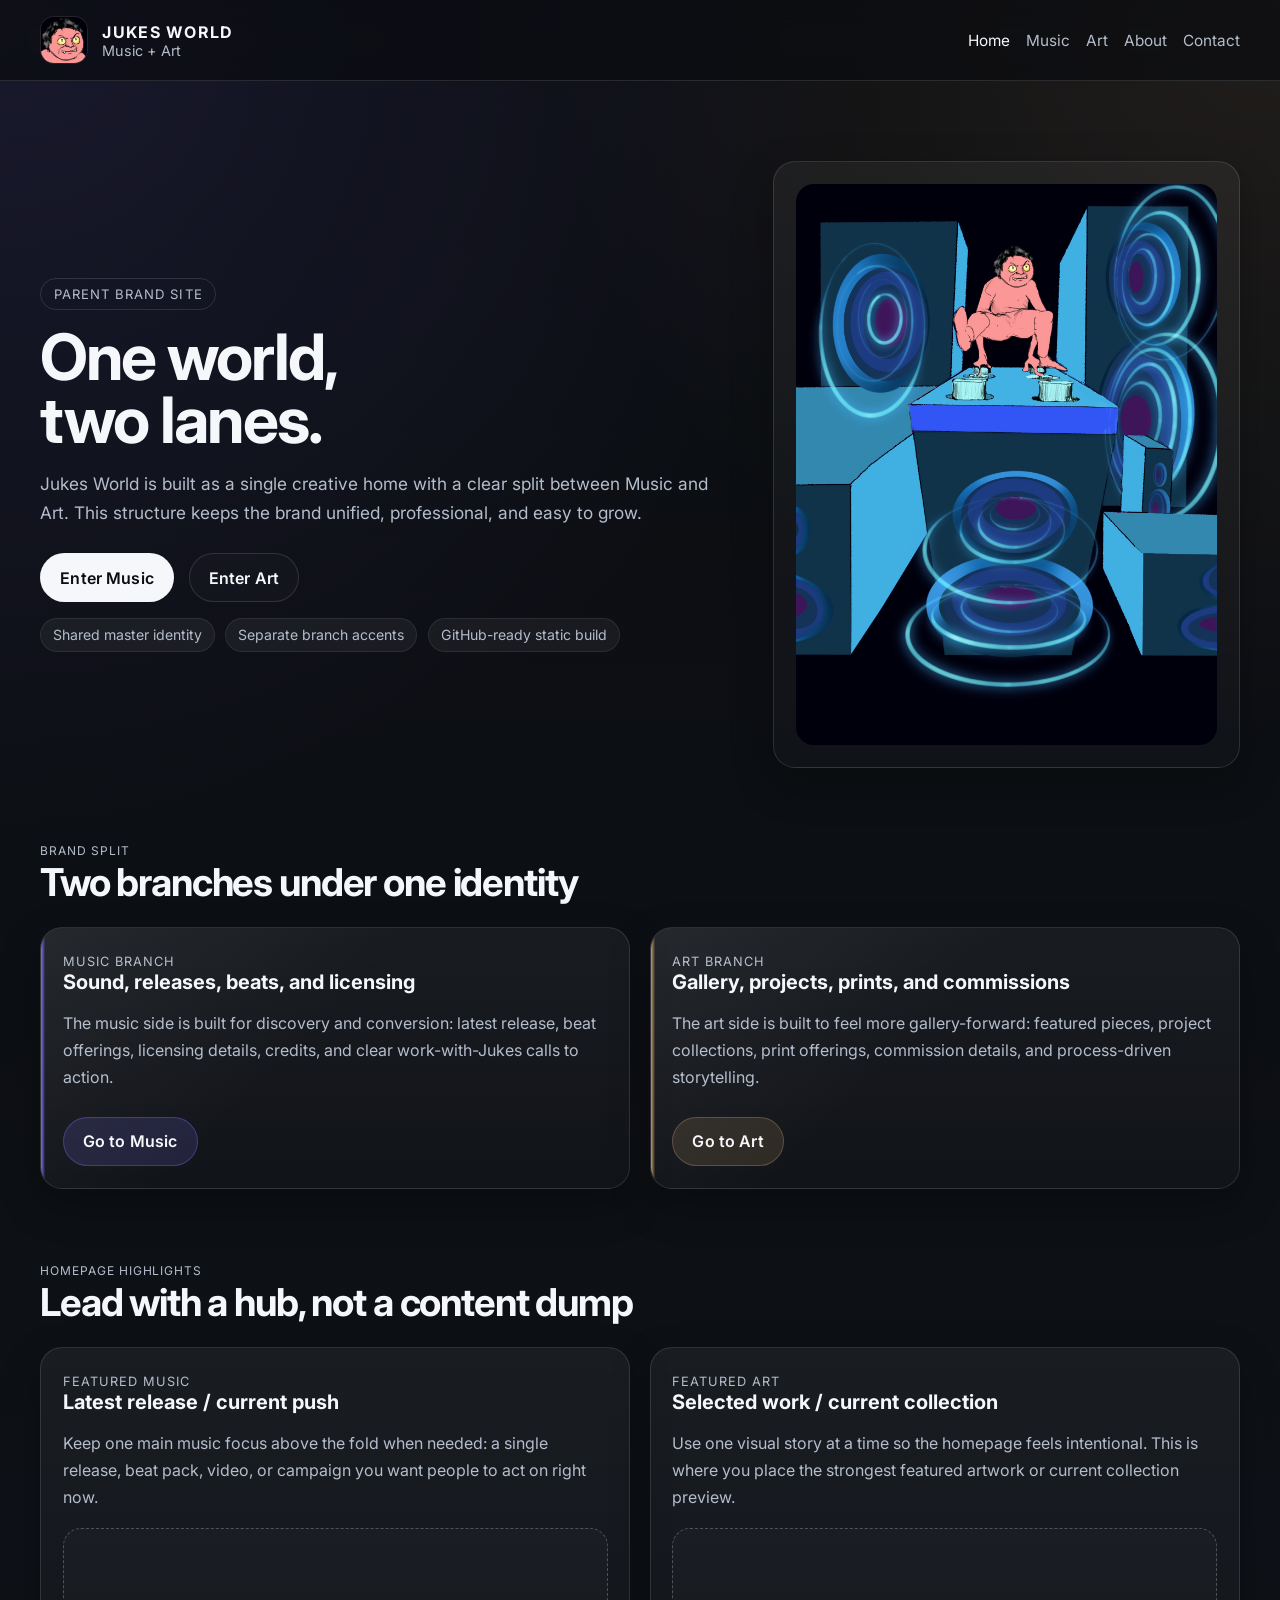
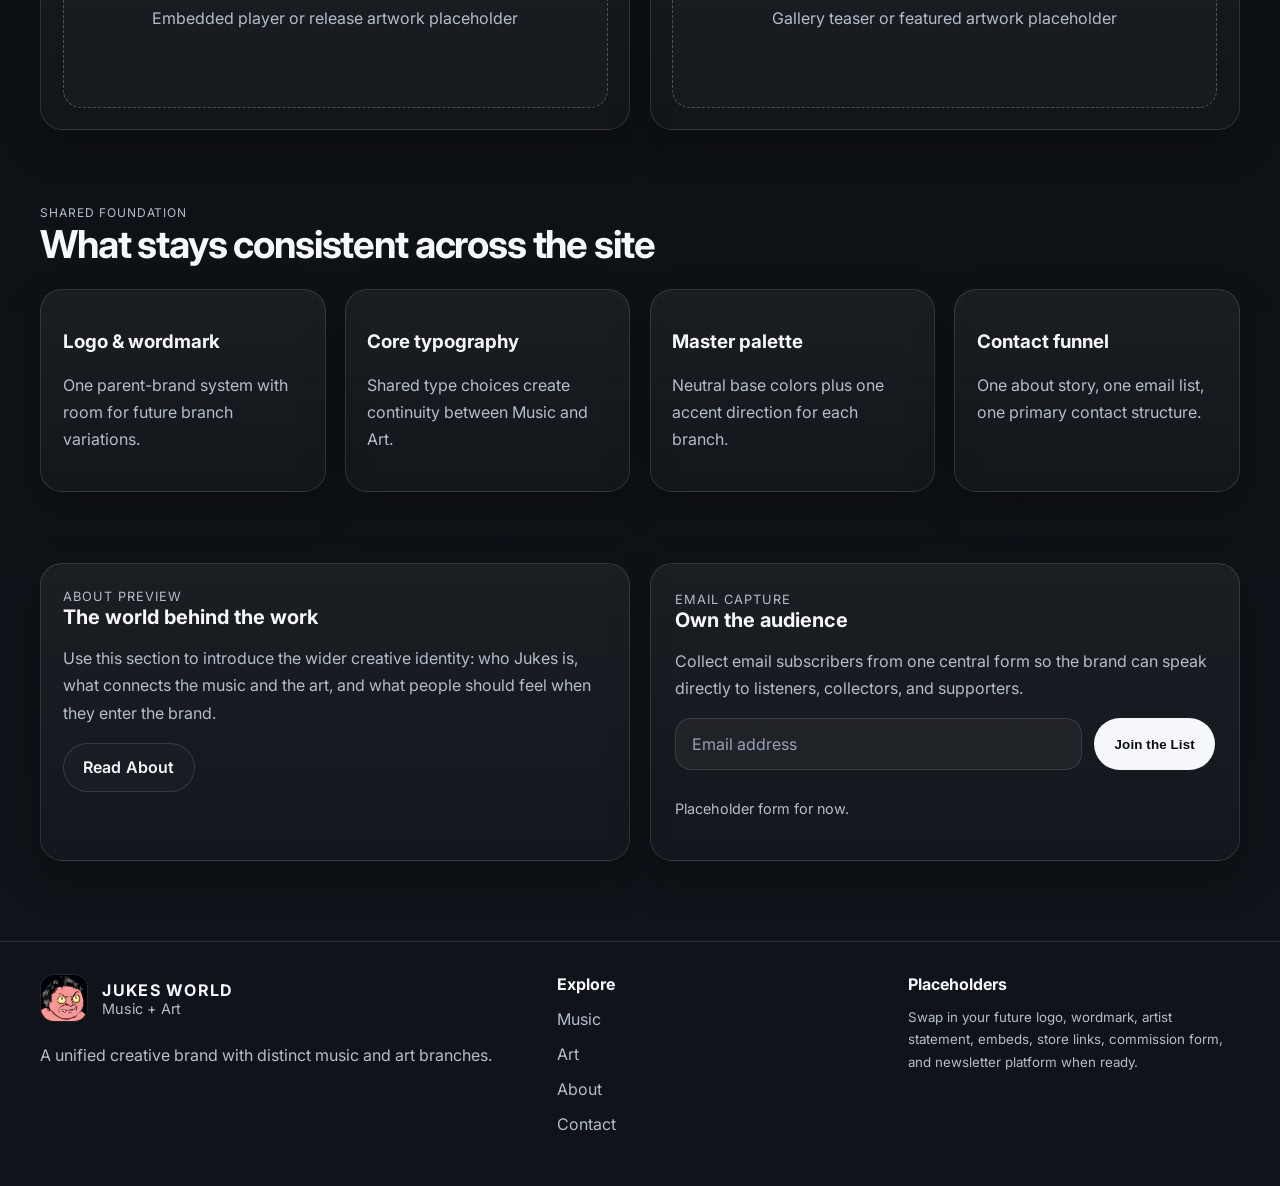
==== index.html @ d8e56f28 "Update index.html" ====
<!DOCTYPE html>
<html lang="en">
<head>
  <meta charset="UTF-8" />
  <meta name="viewport" content="width=device-width, initial-scale=1.0" />
  <title>Jukes World — Music & Art</title>
  <meta name="description" content="Jukes World is one creative brand with two branches: Music and Art." />
  <link rel="preconnect" href="https://fonts.googleapis.com" />
  <link rel="preconnect" href="https://fonts.gstatic.com" crossorigin />
  <link href="https://fonts.googleapis.com/css2?family=Inter:wght@400;500;600;700;800&display=swap" rel="stylesheet" />
  <link rel="stylesheet" href="/styles.css" />
</head>
<body>
  <header class="site-header">
    <div class="container nav-wrap">
      <a class="brand-lockup" href="/">
        <div class="brand-mark brand-mark-image">
          <img src="/assets/images/jukesworld-logo.png" alt="Jukes World logo" />
        </div>
        <div class="brand-text">
          <strong>Jukes World</strong>
          <span>Music + Art</span>
        </div>
      </a>

      <button class="menu-toggle" type="button" aria-expanded="false" data-menu-toggle>Menu</button>

      <nav class="main-nav" aria-label="Primary" data-nav>
        <a class="active" href="/">Home</a>
        <a href="/music/">Music</a>
        <a href="/art/">Art</a>
        <a href="/about/">About</a>
        <a href="/contact/">Contact</a>
      </nav>
    </div>
  </header>

  <main>
    <section class="hero">
      <div class="container hero-grid">
        <div>
          <span class="eyebrow">Parent Brand Site</span>
          <h1>One world,<br />two lanes.</h1>
          <p>
            Jukes World is built as a single creative home with a clear split between Music and Art. This structure keeps the brand unified, professional, and easy to grow.
          </p>
          <div class="hero-actions">
            <a class="button button-primary" href="/music/">Enter Music</a>
            <a class="button button-secondary" href="/art/">Enter Art</a>
          </div>
          <div class="badge-row">
            <span class="badge">Shared master identity</span>
            <span class="badge">Separate branch accents</span>
            <span class="badge">GitHub-ready static build</span>
          </div>
        </div>

        <div class="panel hero-visual">
          <img
            class="hero-artwork"
            src="/assets/images/jukesworld-alias-full.jpg"
            alt="Jukes World alias artwork with cartoon character on speakers"
          />
        </div>
      </div>
    </section>

    <section>
      <div class="container">
        <div class="section-head">
          <div>
            <span class="small-label">Brand Split</span>
            <h2>Two branches under one identity</h2>
          </div>
        </div>

        <div class="split-grid">
          <article class="split-card music">
            <span class="kicker">Music Branch</span>
            <h3>Sound, releases, beats, and licensing</h3>
            <p>
              The music side is built for discovery and conversion: latest release, beat offerings, licensing details, credits, and clear work-with-Jukes calls to action.
            </p>
            <div class="inline-actions">
              <a class="button button-music" href="/music/">Go to Music</a>
            </div>
          </article>

          <article class="split-card art">
            <span class="kicker">Art Branch</span>
            <h3>Gallery, projects, prints, and commissions</h3>
            <p>
              The art side is built to feel more gallery-forward: featured pieces, project collections, print offerings, commission details, and process-driven storytelling.
            </p>
            <div class="inline-actions">
              <a class="button button-art" href="/art/">Go to Art</a>
            </div>
          </article>
        </div>
      </div>
    </section>

    <section>
      <div class="container">
        <div class="section-head">
          <div>
            <span class="small-label">Homepage Highlights</span>
            <h2>Lead with a hub, not a content dump</h2>
          </div>
        </div>

        <div class="feature-grid">
          <article class="feature-card">
            <span class="kicker">Featured Music</span>
            <h3>Latest release / current push</h3>
            <p>Keep one main music focus above the fold when needed: a single release, beat pack, video, or campaign you want people to act on right now.</p>
            <div class="placeholder-media">Embedded player or release artwork placeholder</div>
          </article>

          <article class="feature-card">
            <span class="kicker">Featured Art</span>
            <h3>Selected work / current collection</h3>
            <p>Use one visual story at a time so the homepage feels intentional. This is where you place the strongest featured artwork or current collection preview.</p>
            <div class="placeholder-media">Gallery teaser or featured artwork placeholder</div>
          </article>
        </div>
      </div>
    </section>

    <section>
      <div class="container">
        <div class="section-head">
          <div>
            <span class="small-label">Shared Foundation</span>
            <h2>What stays consistent across the site</h2>
          </div>
        </div>

        <div class="stats-grid">
          <article class="stat-card">
            <h3>Logo & wordmark</h3>
            <p>One parent-brand system with room for future branch variations.</p>
          </article>
          <article class="stat-card">
            <h3>Core typography</h3>
            <p>Shared type choices create continuity between Music and Art.</p>
          </article>
          <article class="stat-card">
            <h3>Master palette</h3>
            <p>Neutral base colors plus one accent direction for each branch.</p>
          </article>
          <article class="stat-card">
            <h3>Contact funnel</h3>
            <p>One about story, one email list, one primary contact structure.</p>
          </article>
        </div>
      </div>
    </section>

    <section>
      <div class="container about-grid">
        <article class="content-card">
          <span class="kicker">About Preview</span>
          <h3>The world behind the work</h3>
          <p>
            Use this section to introduce the wider creative identity: who Jukes is, what connects the music and the art, and what people should feel when they enter the brand.
          </p>
          <a class="button button-secondary" href="/about/">Read About</a>
        </article>

        <article class="content-card signup">
          <span class="kicker">Email Capture</span>
          <h3>Own the audience</h3>
          <p>Collect email subscribers from one central form so the brand can speak directly to listeners, collectors, and supporters.</p>
          <form class="signup-form" data-demo-form>
            <input class="input input-grow" type="email" placeholder="Email address" aria-label="Email address" />
            <button class="button button-primary" type="submit">Join the List</button>
            <p class="notice" data-form-output>Placeholder form for now.</p>
          </form>
        </article>
      </div>
    </section>
  </main>

  <footer class="footer">
    <div class="container footer-grid">
      <div>
        <div class="brand-lockup">
          <div class="brand-mark brand-mark-image">
            <img src="/assets/images/jukesworld-logo.png" alt="Jukes World logo" />
          </div>
          <div class="brand-text">
            <strong>Jukes World</strong>
            <span>Music + Art</span>
          </div>
        </div>
        <p>A unified creative brand with distinct music and art branches.</p>
      </div>

      <div>
        <h4>Explore</h4>
        <div class="footer-links">
          <a href="/music/">Music</a>
          <a href="/art/">Art</a>
          <a href="/about/">About</a>
          <a href="/contact/">Contact</a>
        </div>
      </div>

      <div>
        <h4>Placeholders</h4>
        <small>
          Swap in your future logo, wordmark, artist statement, embeds, store links, commission form, and newsletter platform when ready.
        </small>
      </div>
    </div>
  </footer>

  <script src="/script.js"></script>
</body>
</html>
---- styles.css ----
:root {
  --bg: #0f1115;
  --bg-soft: #161a20;
  --surface: #1c2129;
  --surface-2: #232935;
  --text: #f5f7fb;
  --muted: #b4bdcb;
  --line: rgba(255,255,255,0.12);
  --brand: #d9d4cb;
  --music: #7b6ef6;
  --art: #c39a66;
  --success: #91c38a;
  --max: 1200px;
  --radius: 22px;
  --shadow: 0 16px 40px rgba(0,0,0,0.28);
}

* { box-sizing: border-box; }
html { scroll-behavior: smooth; }
body {
  margin: 0;
  font-family: Inter, Arial, Helvetica, sans-serif;
  color: var(--text);
  background:
    radial-gradient(circle at top left, rgba(123,110,246,0.12), transparent 28%),
    radial-gradient(circle at top right, rgba(195,154,102,0.12), transparent 24%),
    linear-gradient(180deg, #0b0d11 0%, #10141a 100%);
  min-height: 100vh;
}

body.music-page {
  background:
    radial-gradient(circle at top left, rgba(123,110,246,0.16), transparent 30%),
    linear-gradient(180deg, #0a0d12 0%, #10131b 100%);
}

body.art-page {
  background:
    radial-gradient(circle at top right, rgba(195,154,102,0.16), transparent 28%),
    linear-gradient(180deg, #0f0f10 0%, #171514 100%);
}

body.inner-page {
  background:
    radial-gradient(circle at top left, rgba(255,255,255,0.06), transparent 20%),
    linear-gradient(180deg, #0d1014 0%, #141820 100%);
}

a {
  color: inherit;
  text-decoration: none;
}

img { max-width: 100%; display: block; }

.container {
  width: min(calc(100% - 2rem), var(--max));
  margin: 0 auto;
}

.site-header {
  position: sticky;
  top: 0;
  z-index: 20;
  backdrop-filter: blur(14px);
  background: rgba(10, 12, 16, 0.7);
  border-bottom: 1px solid var(--line);
}

.nav-wrap {
  display: flex;
  align-items: center;
  justify-content: space-between;
  gap: 1rem;
  padding: 1rem 0;
}

.brand-lockup {
  display: inline-flex;
  align-items: center;
  gap: 0.9rem;
}

.brand-mark {
  width: 48px;
  height: 48px;
  border-radius: 14px;
  border: 1px dashed rgba(255,255,255,0.38);
  background: linear-gradient(135deg, rgba(255,255,255,0.08), rgba(255,255,255,0.02));
  display: grid;
  place-items: center;
  color: var(--muted);
  font-size: 0.72rem;
  letter-spacing: 0.08em;
  text-transform: uppercase;
}

.brand-text strong {
  display: block;
  font-size: 1rem;
  letter-spacing: 0.08em;
  text-transform: uppercase;
}

.brand-text span {
  display: block;
  color: var(--muted);
  font-size: 0.9rem;
}

.menu-toggle {
  display: none;
  background: transparent;
  border: 1px solid var(--line);
  color: var(--text);
  border-radius: 999px;
  padding: 0.7rem 1rem;
  font: inherit;
}

.main-nav {
  display: flex;
  align-items: center;
  gap: 1rem;
  flex-wrap: wrap;
}

.main-nav a {
  color: var(--muted);
  font-size: 0.96rem;
  transition: color 0.2s ease;
}

.main-nav a:hover,
.main-nav a:focus-visible,
.main-nav a.active {
  color: var(--text);
}

.button,
button.button {
  display: inline-flex;
  align-items: center;
  justify-content: center;
  gap: 0.55rem;
  min-height: 48px;
  padding: 0.85rem 1.2rem;
  border-radius: 999px;
  border: 1px solid transparent;
  font-weight: 600;
  letter-spacing: 0.01em;
  transition: transform 0.2s ease, border-color 0.2s ease, background 0.2s ease;
}

.button:hover,
button.button:hover { transform: translateY(-1px); }

.button-primary {
  background: var(--text);
  color: #0a0d12;
}

.button-secondary {
  border-color: var(--line);
  color: var(--text);
  background: rgba(255,255,255,0.02);
}

.button-music {
  background: rgba(123,110,246,0.16);
  border-color: rgba(123,110,246,0.34);
}

.button-art {
  background: rgba(195,154,102,0.16);
  border-color: rgba(195,154,102,0.32);
}

.hero {
  padding: 5rem 0 3rem;
}

.hero-grid {
  display: grid;
  grid-template-columns: 1.2fr 0.8fr;
  gap: 2rem;
  align-items: center;
}

.eyebrow {
  display: inline-block;
  padding: 0.45rem 0.8rem;
  border-radius: 999px;
  border: 1px solid var(--line);
  color: var(--muted);
  font-size: 0.82rem;
  letter-spacing: 0.08em;
  text-transform: uppercase;
}

.hero h1,
.page-hero h1 {
  margin: 1rem 0 0.9rem;
  font-size: clamp(2.6rem, 5vw, 5.4rem);
  line-height: 0.98;
  letter-spacing: -0.03em;
}

.hero p,
.page-hero p,
.section-intro {
  color: var(--muted);
  font-size: 1.08rem;
  line-height: 1.7;
  max-width: 62ch;
}

.hero-actions,
.inline-actions {
  display: flex;
  flex-wrap: wrap;
  gap: 0.9rem;
  margin-top: 1.6rem;
}

.panel,
.split-card,
.content-card,
.placeholder-box,
.feature-card,
.info-card,
.contact-card,
.stat-card {
  border: 1px solid var(--line);
  background: linear-gradient(180deg, rgba(255,255,255,0.05), rgba(255,255,255,0.02));
  border-radius: var(--radius);
  box-shadow: var(--shadow);
}

.panel {
  padding: 1.5rem;
}

.hero-visual {
  padding: 1.4rem;
}

.placeholder-box {
  min-height: 360px;
  display: grid;
  place-items: center;
  padding: 2rem;
  text-align: center;
  color: var(--muted);
  border-style: dashed;
}

.placeholder-box strong {
  display: block;
  color: var(--text);
  margin-bottom: 0.6rem;
  font-size: 1.2rem;
}

section {
  padding: 1.4rem 0 3rem;
}

.section-head {
  display: flex;
  align-items: end;
  justify-content: space-between;
  gap: 1rem;
  margin-bottom: 1.4rem;
}

.section-head h2 {
  margin: 0;
  font-size: clamp(1.7rem, 3vw, 2.6rem);
  letter-spacing: -0.03em;
}

.split-grid,
.feature-grid,
.card-grid,
.stats-grid,
.footer-grid,
.contact-grid,
.about-grid,
.gallery-grid {
  display: grid;
  gap: 1.2rem;
}

.split-grid {
  grid-template-columns: repeat(2, minmax(0, 1fr));
}

.feature-grid,
.card-grid,
.gallery-grid,
.contact-grid,
.about-grid {
  grid-template-columns: repeat(2, minmax(0, 1fr));
}

.stats-grid {
  grid-template-columns: repeat(4, minmax(0, 1fr));
}

.split-card,
.content-card,
.feature-card,
.info-card,
.contact-card,
.stat-card {
  padding: 1.35rem;
}

.split-card {
  position: relative;
  overflow: hidden;
}

.split-card::before {
  content: "";
  position: absolute;
  inset: 0;
  pointer-events: none;
  background: linear-gradient(135deg, rgba(255,255,255,0.06), transparent 45%);
}

.split-card.music::after,
.music-accent {
  background: linear-gradient(90deg, var(--music), rgba(123,110,246,0.05));
}

.split-card.art::after,
.art-accent {
  background: linear-gradient(90deg, var(--art), rgba(195,154,102,0.05));
}

.split-card::after {
  content: "";
  position: absolute;
  left: 0;
  top: 0;
  bottom: 0;
  width: 4px;
}

.split-card h3,
.content-card h3,
.feature-card h3,
.info-card h3,
.contact-card h3 {
  margin-top: 0;
  margin-bottom: 0.65rem;
  font-size: 1.25rem;
}

.split-card p,
.content-card p,
.feature-card p,
.info-card p,
.contact-card p,
.stat-card p,
ul.clean-list li {
  color: var(--muted);
  line-height: 1.7;
}

.kicker {
  color: var(--muted);
  text-transform: uppercase;
  letter-spacing: 0.08em;
  font-size: 0.8rem;
}

.meta-row {
  display: flex;
  gap: 0.8rem;
  flex-wrap: wrap;
  color: var(--muted);
  font-size: 0.92rem;
}

.placeholder-media {
  margin-top: 1rem;
  padding: 1rem;
  border-radius: 18px;
  border: 1px dashed rgba(255,255,255,0.24);
  min-height: 180px;
  display: grid;
  place-items: center;
  text-align: center;
  color: var(--muted);
  background: rgba(255,255,255,0.02);
}

ul.clean-list {
  list-style: none;
  padding: 0;
  margin: 0.5rem 0 0;
}

ul.clean-list li {
  padding: 0.65rem 0;
  border-top: 1px solid rgba(255,255,255,0.08);
}

ul.clean-list li:first-child { border-top: 0; }

.signup {
  padding: 1.5rem;
}

.signup-form,
.contact-form {
  display: flex;
  flex-wrap: wrap;
  gap: 0.8rem;
  margin-top: 1rem;
}

.input,
.textarea {
  width: 100%;
  border-radius: 16px;
  border: 1px solid var(--line);
  background: rgba(255,255,255,0.04);
  color: var(--text);
  padding: 0.95rem 1rem;
  font: inherit;
}

.input::placeholder,
.textarea::placeholder { color: #97a2b5; }

.input-grow { flex: 1 1 260px; }

.textarea {
  min-height: 160px;
  resize: vertical;
}

.notice {
  color: var(--muted);
  font-size: 0.9rem;
}

.page-hero {
  padding: 4.5rem 0 2.5rem;
}

.page-hero .panel {
  padding: 2rem;
}

.inline-nav {
  display: flex;
  flex-wrap: wrap;
  gap: 0.75rem;
  margin-top: 1.3rem;
}

.inline-nav a {
  padding: 0.7rem 1rem;
  border-radius: 999px;
  border: 1px solid var(--line);
  color: var(--muted);
}

.inline-nav a:hover { color: var(--text); }

.badge-row {
  display: flex;
  flex-wrap: wrap;
  gap: 0.65rem;
  margin-top: 1rem;
}

.badge {
  padding: 0.45rem 0.75rem;
  border-radius: 999px;
  background: rgba(255,255,255,0.05);
  border: 1px solid rgba(255,255,255,0.08);
  color: var(--muted);
  font-size: 0.88rem;
}

.footer {
  padding: 2rem 0 3rem;
  border-top: 1px solid var(--line);
  margin-top: 2rem;
}

.footer-grid {
  grid-template-columns: 1.2fr 0.8fr 0.8fr;
  align-items: start;
}

.footer h4 {
  margin-top: 0;
  margin-bottom: 0.7rem;
}

.footer-links {
  display: grid;
  gap: 0.5rem;
}

.footer small,
.footer p,
.footer a {
  color: var(--muted);
  line-height: 1.7;
}

.small-label {
  color: var(--muted);
  text-transform: uppercase;
  letter-spacing: 0.08em;
  font-size: 0.75rem;
}

hr.soft {
  border: 0;
  border-top: 1px solid rgba(255,255,255,0.08);
  margin: 2rem 0;
}

@media (max-width: 960px) {
  .hero-grid,
  .split-grid,
  .feature-grid,
  .card-grid,
  .stats-grid,
  .footer-grid,
  .contact-grid,
  .about-grid,
  .gallery-grid {
    grid-template-columns: 1fr;
  }

  .menu-toggle {
    display: inline-flex;
  }

  .main-nav {
    position: absolute;
    left: 1rem;
    right: 1rem;
    top: calc(100% + 0.6rem);
    background: rgba(12, 14, 19, 0.98);
    border: 1px solid var(--line);
    border-radius: 22px;
    padding: 1rem;
    display: none;
    flex-direction: column;
    align-items: flex-start;
  }

  .main-nav.open { display: flex; }
}

.track-preview-card {
  margin-top: 1rem;
  padding: 1rem;
  border-radius: 18px;
  border: 1px solid var(--line);
  background:
    linear-gradient(180deg, rgba(123,110,246,0.08), rgba(255,255,255,0.02));
  box-shadow: var(--shadow);
}

.track-preview-card h4 {
  margin: 0.5rem 0 0.45rem;
  font-size: 1.1rem;
}

.track-preview-card p {
  margin: 0 0 1rem;
  color: var(--muted);
  line-height: 1.6;
}

.track-preview-card audio {
  width: 100%;
  display: block;
  border-radius: 999px;
}
.brand-mark.brand-mark-image {
  overflow: hidden;
  padding: 0;
  border: 1px solid var(--line);
  background: #05070b;
}

.brand-mark.brand-mark-image img {
  width: 100%;
  height: 100%;
  display: block;
  object-fit: cover;
}

.hero-visual {
  display: flex;
  align-items: center;
  justify-content: center;
}

.hero-artwork {
  width: 100%;
  display: block;
  border-radius: 18px;
  object-fit: cover;
}
.art-process-piece {
  margin-top: 1rem;
  border-radius: 18px;
  overflow: hidden;
  border: 1px solid var(--line);
  background: linear-gradient(180deg, rgba(195,154,102,0.08), rgba(255,255,255,0.02));
  box-shadow: var(--shadow);
}

.art-process-piece img {
  width: 100%;
  display: block;
  aspect-ratio: 3 / 4;
  object-fit: cover;
}

.art-process-copy {
  padding: 1rem;
}

.art-process-copy h4 {
  margin: 0 0 0.5rem;
  font-size: 1.05rem;
}

.art-process-copy p {
  margin: 0;
  color: var(--muted);
  line-height: 1.6;
}
.brand-mark.brand-mark-image {
  overflow: hidden;
  padding: 0;
  border: 1px solid var(--line);
  background: #05070b;
}

.brand-mark.brand-mark-image img {
  width: 100%;
  height: 100%;
  display: block;
  object-fit: cover;
}

.project-series {
  margin-top: 1rem;
}

.project-gallery-grid {
  display: grid;
  grid-template-columns: repeat(3, minmax(0, 1fr));
  gap: 1rem;
  margin-top: 0.85rem;
}

.project-piece {
  margin: 0;
  border-radius: 18px;
  overflow: hidden;
  border: 1px solid var(--line);
  background: linear-gradient(180deg, rgba(195,154,102,0.08), rgba(255,255,255,0.02));
  box-shadow: var(--shadow);
}

.project-piece img {
  width: 100%;
  display: block;
  aspect-ratio: 1 / 1;
  object-fit: cover;
}

.project-piece figcaption {
  padding: 0.85rem 1rem 1rem;
  color: var(--muted);
  font-size: 0.95rem;
  line-height: 1.5;
}

@media (max-width: 960px) {
  .project-gallery-grid {
    grid-template-columns: 1fr;
  }
}
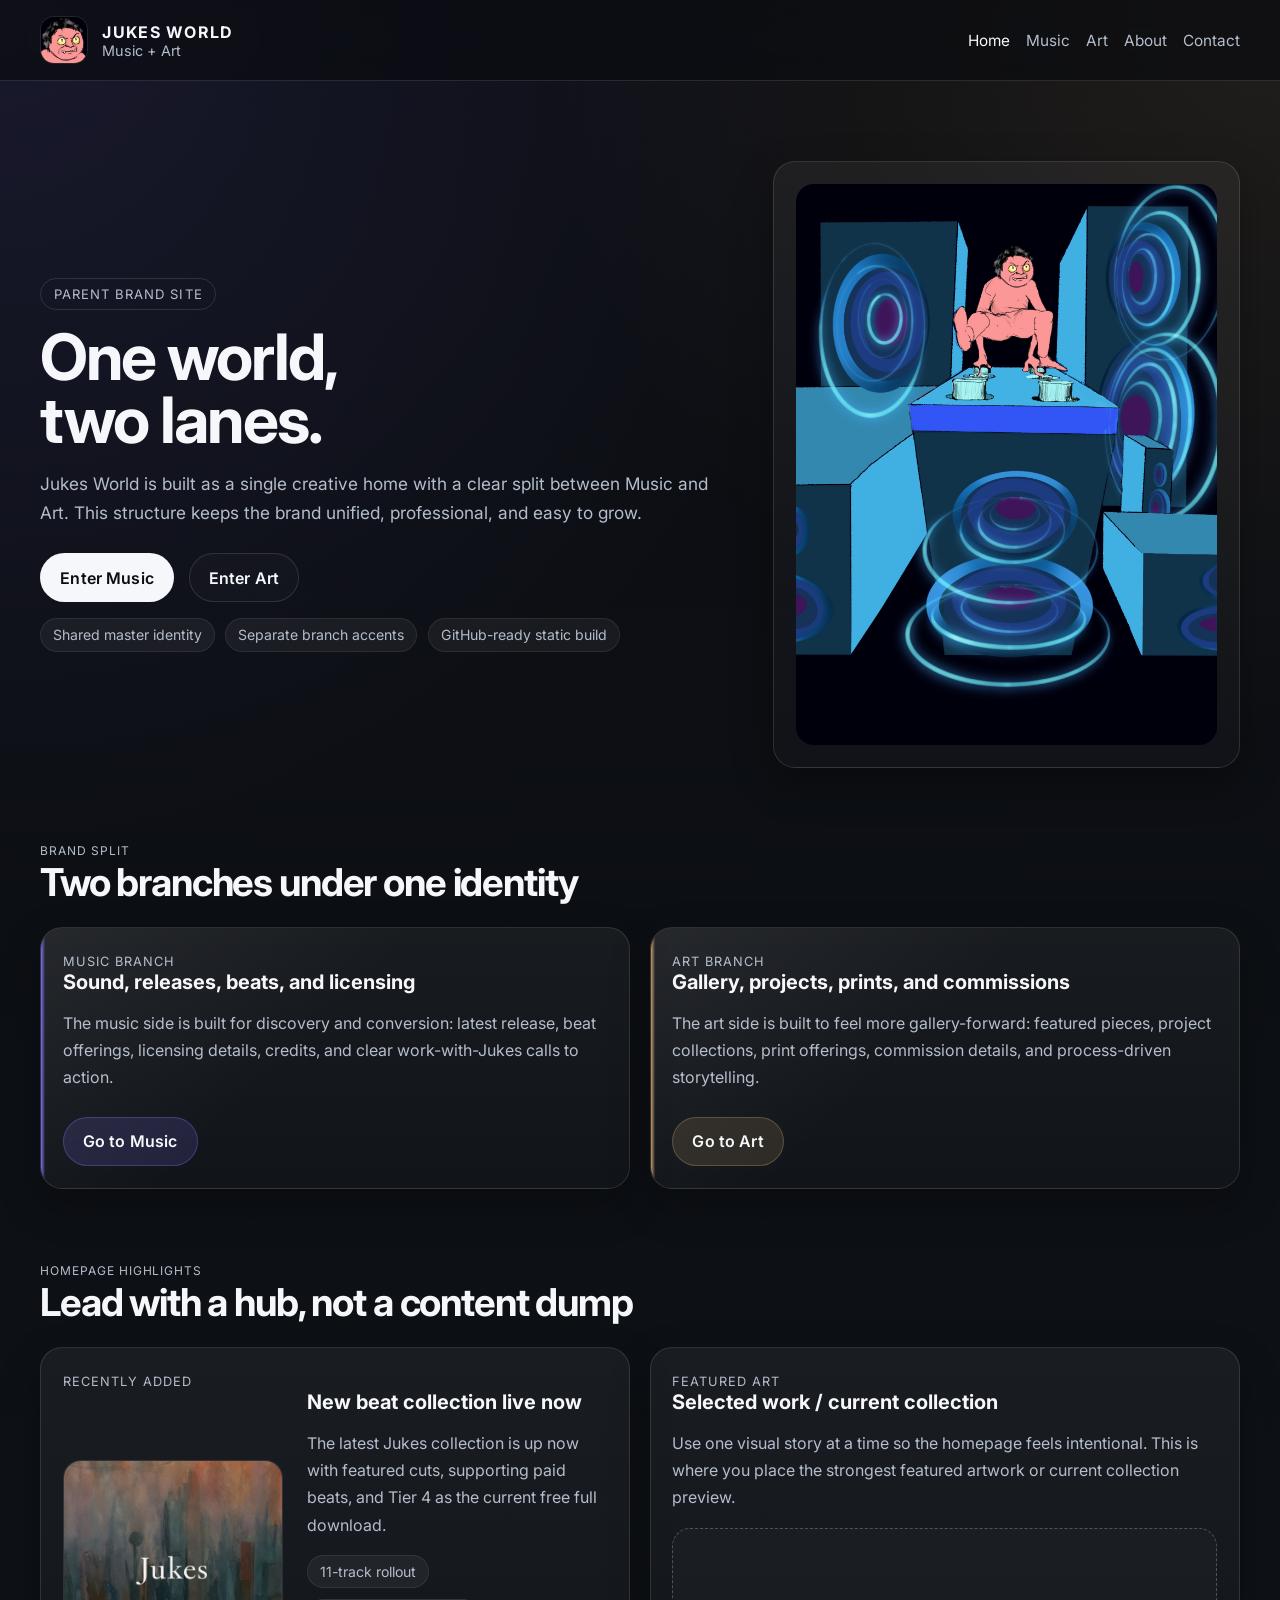
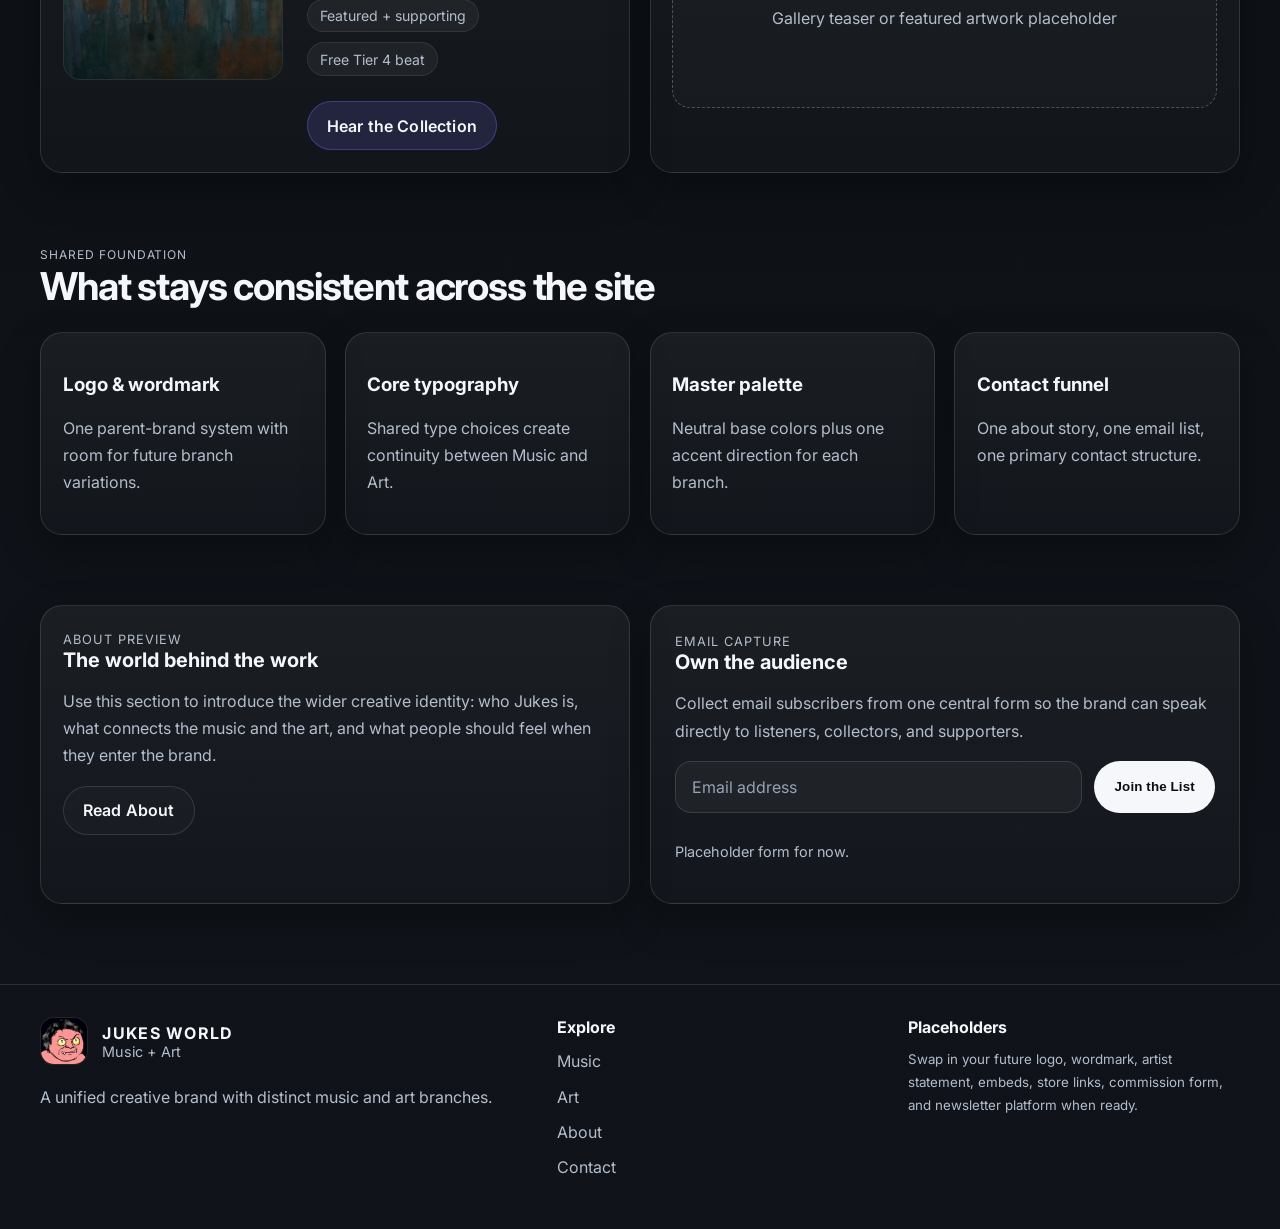
==== commit 6d9fa07d: "Update index.html" ====
--- a/index.html
+++ b/index.html
@@ -9,6 +9,42 @@
   <link rel="preconnect" href="https://fonts.gstatic.com" crossorigin />
   <link href="https://fonts.googleapis.com/css2?family=Inter:wght@400;500;600;700;800&display=swap" rel="stylesheet" />
   <link rel="stylesheet" href="/styles.css" />
+  <style>
+    .promo-card {
+      display: grid;
+      grid-template-columns: minmax(0, 220px) minmax(0, 1fr);
+      gap: 24px;
+      align-items: center;
+    }
+
+    .promo-card-image {
+      width: 100%;
+      aspect-ratio: 1 / 1;
+      object-fit: cover;
+      border-radius: 18px;
+      display: block;
+      border: 1px solid rgba(255, 255, 255, 0.08);
+      background: rgba(255, 255, 255, 0.03);
+    }
+
+    .promo-copy h3 {
+      margin-bottom: 12px;
+    }
+
+    .promo-copy p {
+      margin-bottom: 16px;
+    }
+
+    .promo-badges {
+      margin-bottom: 16px;
+    }
+
+    @media (max-width: 760px) {
+      .promo-card {
+        grid-template-columns: 1fr;
+      }
+    }
+  </style>
 </head>
 <body>
   <header class="site-header">
@@ -111,16 +147,40 @@
 
         <div class="feature-grid">
           <article class="feature-card">
-            <span class="kicker">Featured Music</span>
-            <h3>Latest release / current push</h3>
-            <p>Keep one main music focus above the fold when needed: a single release, beat pack, video, or campaign you want people to act on right now.</p>
-            <div class="placeholder-media">Embedded player or release artwork placeholder</div>
+            <span class="kicker">Recently Added</span>
+            <div class="promo-card">
+              <img
+                class="promo-card-image"
+                src="/assets/images/Jukes-World-Thumbnail.png"
+                alt="Jukes World thumbnail artwork for the latest beat collection"
+              />
+
+              <div class="promo-copy">
+                <h3>New beat collection live now</h3>
+                <p>
+                  The latest Jukes collection is up now with featured cuts, supporting paid beats,
+                  and Tier 4 as the current free full download.
+                </p>
+
+                <div class="badge-row promo-badges">
+                  <span class="badge">11-track rollout</span>
+                  <span class="badge">Featured + supporting</span>
+                  <span class="badge">Free Tier 4 beat</span>
+                </div>
+
+                <div class="inline-actions">
+                  <a class="button button-music" href="/music/#beats">Hear the Collection</a>
+                </div>
+              </div>
+            </div>
           </article>
 
           <article class="feature-card">
             <span class="kicker">Featured Art</span>
             <h3>Selected work / current collection</h3>
-            <p>Use one visual story at a time so the homepage feels intentional. This is where you place the strongest featured artwork or current collection preview.</p>
+            <p>
+              Use one visual story at a time so the homepage feels intentional. This is where you place the strongest featured artwork or current collection preview.
+            </p>
             <div class="placeholder-media">Gallery teaser or featured artwork placeholder</div>
           </article>
         </div>
@@ -216,6 +276,26 @@
     </div>
   </footer>
 
-  <script src="/script.js"></script>
+  <script>
+    const menuToggle = document.querySelector("[data-menu-toggle]");
+    const nav = document.querySelector("[data-nav]");
+    const demoForm = document.querySelector("[data-demo-form]");
+    const formOutput = document.querySelector("[data-form-output]");
+
+    if (menuToggle && nav) {
+      menuToggle.addEventListener("click", () => {
+        const expanded = menuToggle.getAttribute("aria-expanded") === "true";
+        menuToggle.setAttribute("aria-expanded", String(!expanded));
+        nav.classList.toggle("open");
+      });
+    }
+
+    if (demoForm && formOutput) {
+      demoForm.addEventListener("submit", (event) => {
+        event.preventDefault();
+        formOutput.textContent = "Connect your real email platform when ready.";
+      });
+    }
+  </script>
 </body>
 </html>
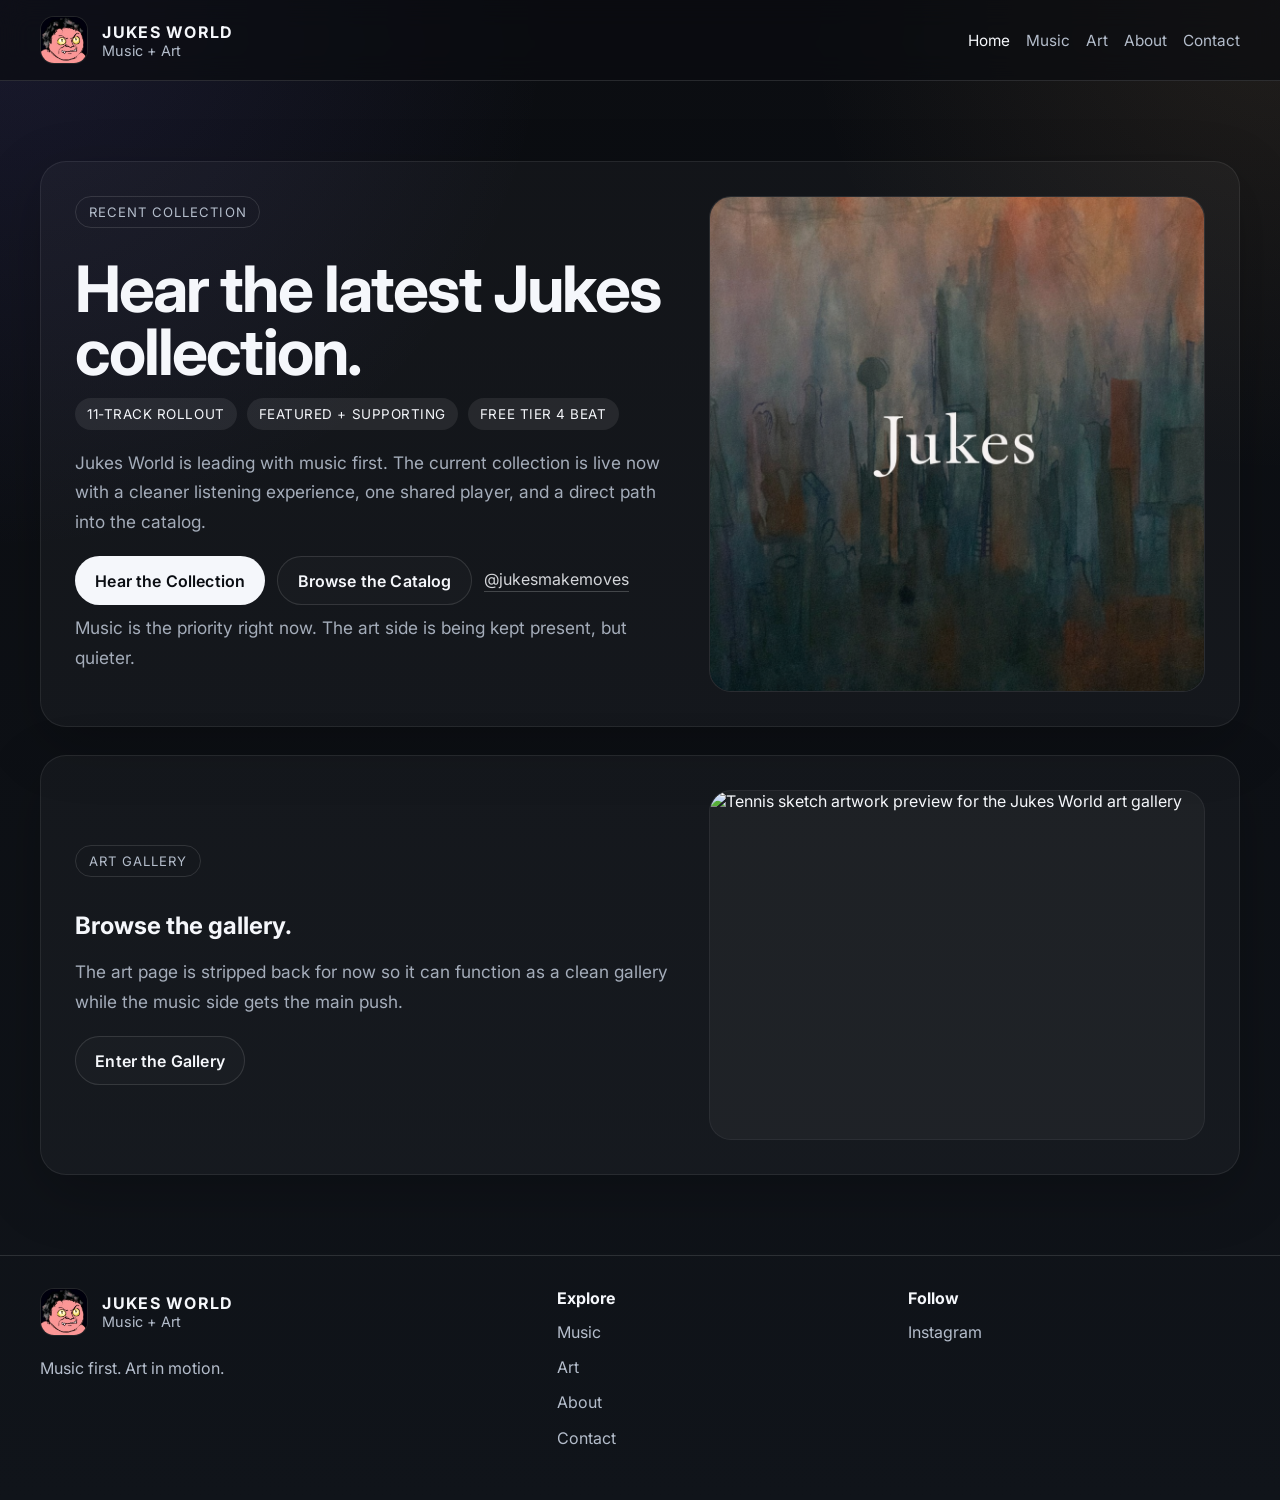
==== commit cecf9474: "Update index.html" ====
--- a/index.html
+++ b/index.html
@@ -4,44 +4,126 @@
   <meta charset="UTF-8" />
   <meta name="viewport" content="width=device-width, initial-scale=1.0" />
   <title>Jukes World — Music & Art</title>
-  <meta name="description" content="Jukes World is one creative brand with two branches: Music and Art." />
+  <meta name="description" content="Jukes World is a music-first creative brand. Hear the recent collection and browse the gallery." />
   <link rel="preconnect" href="https://fonts.googleapis.com" />
   <link rel="preconnect" href="https://fonts.gstatic.com" crossorigin />
   <link href="https://fonts.googleapis.com/css2?family=Inter:wght@400;500;600;700;800&display=swap" rel="stylesheet" />
   <link rel="stylesheet" href="/styles.css" />
   <style>
-    .promo-card {
+    .home-stack {
       display: grid;
-      grid-template-columns: minmax(0, 220px) minmax(0, 1fr);
-      gap: 24px;
+      gap: 28px;
+    }
+
+    .home-showcase {
+      display: grid;
+      grid-template-columns: minmax(0, 1.1fr) minmax(0, 0.9fr);
+      gap: 28px;
       align-items: center;
-    }
-
-    .promo-card-image {
-      width: 100%;
-      aspect-ratio: 1 / 1;
-      object-fit: cover;
-      border-radius: 18px;
-      display: block;
+      padding: 34px;
+      border-radius: 26px;
       border: 1px solid rgba(255, 255, 255, 0.08);
       background: rgba(255, 255, 255, 0.03);
-    }
-
-    .promo-copy h3 {
-      margin-bottom: 12px;
-    }
-
-    .promo-copy p {
-      margin-bottom: 16px;
-    }
-
-    .promo-badges {
-      margin-bottom: 16px;
-    }
-
-    @media (max-width: 760px) {
-      .promo-card {
+      box-shadow: 0 18px 60px rgba(0, 0, 0, 0.22);
+    }
+
+    .home-showcase.music-focus {
+      min-height: 520px;
+    }
+
+    .home-showcase.art-focus {
+      min-height: 420px;
+    }
+
+    .home-copy .eyebrow {
+      margin-bottom: 14px;
+    }
+
+    .home-copy h1,
+    .home-copy h2 {
+      margin-bottom: 14px;
+    }
+
+    .home-copy p {
+      max-width: 38rem;
+      margin-bottom: 20px;
+      opacity: 0.9;
+    }
+
+    .home-art {
+      position: relative;
+      overflow: hidden;
+      border-radius: 22px;
+      min-height: 100%;
+      background: rgba(255, 255, 255, 0.04);
+      border: 1px solid rgba(255, 255, 255, 0.06);
+    }
+
+    .home-art img {
+      width: 100%;
+      height: 100%;
+      min-height: 320px;
+      object-fit: cover;
+      display: block;
+    }
+
+    .home-meta {
+      display: flex;
+      flex-wrap: wrap;
+      gap: 10px;
+      margin-bottom: 18px;
+    }
+
+    .home-pill {
+      display: inline-flex;
+      align-items: center;
+      gap: 8px;
+      padding: 8px 12px;
+      border-radius: 999px;
+      background: rgba(255, 255, 255, 0.08);
+      font-size: 0.84rem;
+      letter-spacing: 0.04em;
+      text-transform: uppercase;
+    }
+
+    .home-links {
+      display: flex;
+      flex-wrap: wrap;
+      gap: 12px;
+      align-items: center;
+    }
+
+    .subtle-link {
+      color: inherit;
+      text-decoration: none;
+      opacity: 0.85;
+      border-bottom: 1px solid rgba(255, 255, 255, 0.24);
+      padding-bottom: 2px;
+    }
+
+    .subtle-link:hover {
+      opacity: 1;
+    }
+
+    .home-note {
+      margin-top: 8px;
+      font-size: 0.95rem;
+      opacity: 0.76;
+    }
+
+    @media (max-width: 900px) {
+      .home-showcase {
         grid-template-columns: 1fr;
+        padding: 24px;
+      }
+
+      .home-showcase.music-focus,
+      .home-showcase.art-focus {
+        min-height: auto;
+      }
+
+      .home-art img {
+        min-height: 280px;
       }
     }
   </style>
@@ -73,170 +155,59 @@
 
   <main>
     <section class="hero">
-      <div class="container hero-grid">
-        <div>
-          <span class="eyebrow">Parent Brand Site</span>
-          <h1>One world,<br />two lanes.</h1>
-          <p>
-            Jukes World is built as a single creative home with a clear split between Music and Art. This structure keeps the brand unified, professional, and easy to grow.
-          </p>
-          <div class="hero-actions">
-            <a class="button button-primary" href="/music/">Enter Music</a>
-            <a class="button button-secondary" href="/art/">Enter Art</a>
-          </div>
-          <div class="badge-row">
-            <span class="badge">Shared master identity</span>
-            <span class="badge">Separate branch accents</span>
-            <span class="badge">GitHub-ready static build</span>
-          </div>
-        </div>
-
-        <div class="panel hero-visual">
-          <img
-            class="hero-artwork"
-            src="/assets/images/jukesworld-alias-full.jpg"
-            alt="Jukes World alias artwork with cartoon character on speakers"
-          />
-        </div>
-      </div>
-    </section>
-
-    <section>
-      <div class="container">
-        <div class="section-head">
-          <div>
-            <span class="small-label">Brand Split</span>
-            <h2>Two branches under one identity</h2>
-          </div>
-        </div>
-
-        <div class="split-grid">
-          <article class="split-card music">
-            <span class="kicker">Music Branch</span>
-            <h3>Sound, releases, beats, and licensing</h3>
+      <div class="container home-stack">
+        <article class="home-showcase music-focus">
+          <div class="home-copy">
+            <span class="eyebrow">Recent Collection</span>
+            <h1>Hear the latest Jukes collection.</h1>
+
+            <div class="home-meta">
+              <span class="home-pill">11-track rollout</span>
+              <span class="home-pill">Featured + supporting</span>
+              <span class="home-pill">Free Tier 4 beat</span>
+            </div>
+
             <p>
-              The music side is built for discovery and conversion: latest release, beat offerings, licensing details, credits, and clear work-with-Jukes calls to action.
+              Jukes World is leading with music first. The current collection is live now with a cleaner listening experience,
+              one shared player, and a direct path into the catalog.
             </p>
-            <div class="inline-actions">
-              <a class="button button-music" href="/music/">Go to Music</a>
+
+            <div class="home-links">
+              <a class="button button-primary" href="/music/">Hear the Collection</a>
+              <a class="button button-secondary" href="/music/#catalog">Browse the Catalog</a>
+              <a class="subtle-link" href="https://www.instagram.com/jukesmakemoves/" target="_blank" rel="noopener noreferrer">@jukesmakemoves</a>
             </div>
-          </article>
-
-          <article class="split-card art">
-            <span class="kicker">Art Branch</span>
-            <h3>Gallery, projects, prints, and commissions</h3>
+
+            <p class="home-note">Music is the priority right now. The art side is being kept present, but quieter.</p>
+          </div>
+
+          <div class="home-art">
+            <img
+              src="/assets/images/Jukes-World-Thumbnail.png"
+              alt="Jukes World thumbnail artwork promoting the recent beat collection"
+            />
+          </div>
+        </article>
+
+        <article class="home-showcase art-focus">
+          <div class="home-copy">
+            <span class="eyebrow">Art Gallery</span>
+            <h2>Browse the gallery.</h2>
             <p>
-              The art side is built to feel more gallery-forward: featured pieces, project collections, print offerings, commission details, and process-driven storytelling.
+              The art page is stripped back for now so it can function as a clean gallery while the music side gets the main push.
             </p>
-            <div class="inline-actions">
-              <a class="button button-art" href="/art/">Go to Art</a>
+
+            <div class="home-links">
+              <a class="button button-secondary" href="/art/">Enter the Gallery</a>
             </div>
-          </article>
-        </div>
-      </div>
-    </section>
-
-    <section>
-      <div class="container">
-        <div class="section-head">
-          <div>
-            <span class="small-label">Homepage Highlights</span>
-            <h2>Lead with a hub, not a content dump</h2>
-          </div>
-        </div>
-
-        <div class="feature-grid">
-          <article class="feature-card">
-            <span class="kicker">Recently Added</span>
-            <div class="promo-card">
-              <img
-                class="promo-card-image"
-                src="/assets/images/Jukes-World-Thumbnail.png"
-                alt="Jukes World thumbnail artwork for the latest beat collection"
-              />
-
-              <div class="promo-copy">
-                <h3>New beat collection live now</h3>
-                <p>
-                  The latest Jukes collection is up now with featured cuts, supporting paid beats,
-                  and Tier 4 as the current free full download.
-                </p>
-
-                <div class="badge-row promo-badges">
-                  <span class="badge">11-track rollout</span>
-                  <span class="badge">Featured + supporting</span>
-                  <span class="badge">Free Tier 4 beat</span>
-                </div>
-
-                <div class="inline-actions">
-                  <a class="button button-music" href="/music/#beats">Hear the Collection</a>
-                </div>
-              </div>
-            </div>
-          </article>
-
-          <article class="feature-card">
-            <span class="kicker">Featured Art</span>
-            <h3>Selected work / current collection</h3>
-            <p>
-              Use one visual story at a time so the homepage feels intentional. This is where you place the strongest featured artwork or current collection preview.
-            </p>
-            <div class="placeholder-media">Gallery teaser or featured artwork placeholder</div>
-          </article>
-        </div>
-      </div>
-    </section>
-
-    <section>
-      <div class="container">
-        <div class="section-head">
-          <div>
-            <span class="small-label">Shared Foundation</span>
-            <h2>What stays consistent across the site</h2>
-          </div>
-        </div>
-
-        <div class="stats-grid">
-          <article class="stat-card">
-            <h3>Logo & wordmark</h3>
-            <p>One parent-brand system with room for future branch variations.</p>
-          </article>
-          <article class="stat-card">
-            <h3>Core typography</h3>
-            <p>Shared type choices create continuity between Music and Art.</p>
-          </article>
-          <article class="stat-card">
-            <h3>Master palette</h3>
-            <p>Neutral base colors plus one accent direction for each branch.</p>
-          </article>
-          <article class="stat-card">
-            <h3>Contact funnel</h3>
-            <p>One about story, one email list, one primary contact structure.</p>
-          </article>
-        </div>
-      </div>
-    </section>
-
-    <section>
-      <div class="container about-grid">
-        <article class="content-card">
-          <span class="kicker">About Preview</span>
-          <h3>The world behind the work</h3>
-          <p>
-            Use this section to introduce the wider creative identity: who Jukes is, what connects the music and the art, and what people should feel when they enter the brand.
-          </p>
-          <a class="button button-secondary" href="/about/">Read About</a>
-        </article>
-
-        <article class="content-card signup">
-          <span class="kicker">Email Capture</span>
-          <h3>Own the audience</h3>
-          <p>Collect email subscribers from one central form so the brand can speak directly to listeners, collectors, and supporters.</p>
-          <form class="signup-form" data-demo-form>
-            <input class="input input-grow" type="email" placeholder="Email address" aria-label="Email address" />
-            <button class="button button-primary" type="submit">Join the List</button>
-            <p class="notice" data-form-output>Placeholder form for now.</p>
-          </form>
+          </div>
+
+          <div class="home-art">
+            <img
+              src="/assets/images/tennis-serve-process.png"
+              alt="Tennis sketch artwork preview for the Jukes World art gallery"
+            />
+          </div>
         </article>
       </div>
     </section>
@@ -254,7 +225,7 @@
             <span>Music + Art</span>
           </div>
         </div>
-        <p>A unified creative brand with distinct music and art branches.</p>
+        <p>Music first. Art in motion.</p>
       </div>
 
       <div>
@@ -268,34 +239,14 @@
       </div>
 
       <div>
-        <h4>Placeholders</h4>
-        <small>
-          Swap in your future logo, wordmark, artist statement, embeds, store links, commission form, and newsletter platform when ready.
-        </small>
+        <h4>Follow</h4>
+        <div class="footer-links">
+          <a href="https://www.instagram.com/jukesmakemoves/" target="_blank" rel="noopener noreferrer">Instagram</a>
+        </div>
       </div>
     </div>
   </footer>
 
-  <script>
-    const menuToggle = document.querySelector("[data-menu-toggle]");
-    const nav = document.querySelector("[data-nav]");
-    const demoForm = document.querySelector("[data-demo-form]");
-    const formOutput = document.querySelector("[data-form-output]");
-
-    if (menuToggle && nav) {
-      menuToggle.addEventListener("click", () => {
-        const expanded = menuToggle.getAttribute("aria-expanded") === "true";
-        menuToggle.setAttribute("aria-expanded", String(!expanded));
-        nav.classList.toggle("open");
-      });
-    }
-
-    if (demoForm && formOutput) {
-      demoForm.addEventListener("submit", (event) => {
-        event.preventDefault();
-        formOutput.textContent = "Connect your real email platform when ready.";
-      });
-    }
-  </script>
+  <script src="/script.js"></script>
 </body>
 </html>
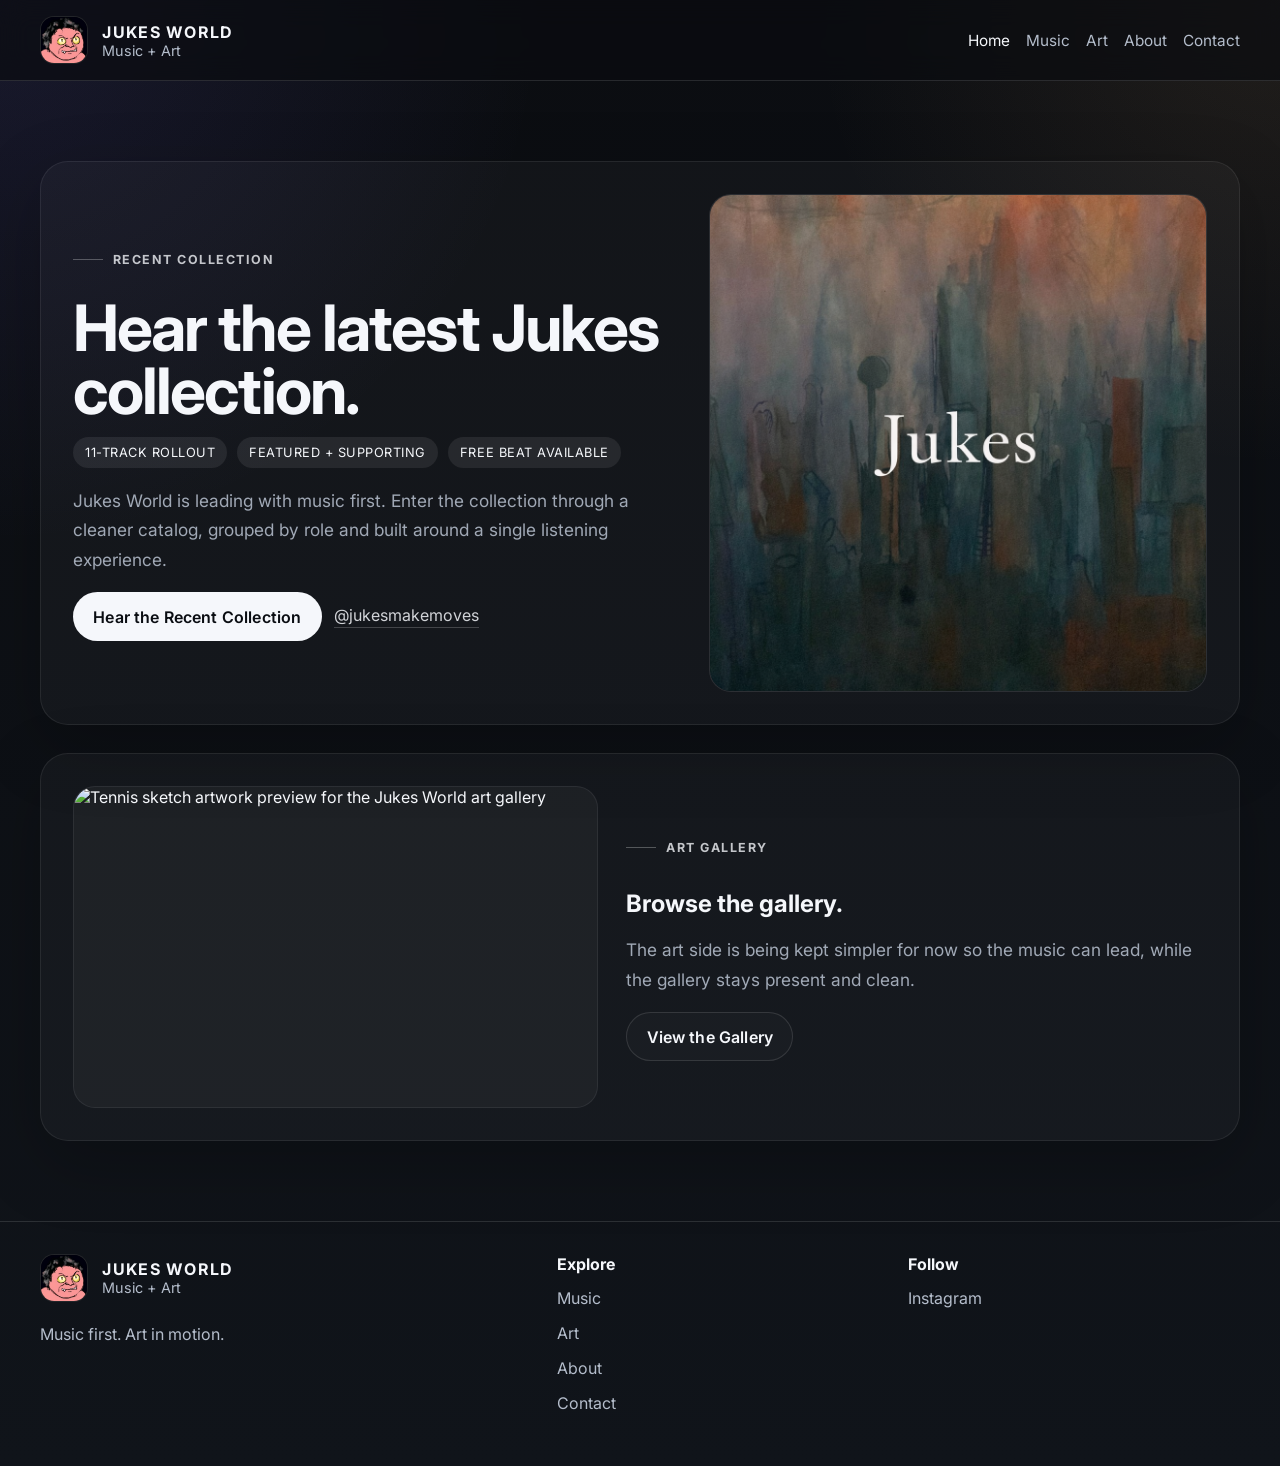
==== commit f794a51e: "Update index.html" ====
--- a/index.html
+++ b/index.html
@@ -10,56 +10,99 @@
   <link href="https://fonts.googleapis.com/css2?family=Inter:wght@400;500;600;700;800&display=swap" rel="stylesheet" />
   <link rel="stylesheet" href="/styles.css" />
   <style>
-    .home-stack {
+    .home-wrap {
       display: grid;
       gap: 28px;
     }
 
-    .home-showcase {
+    .home-panel {
       display: grid;
       grid-template-columns: minmax(0, 1.1fr) minmax(0, 0.9fr);
       gap: 28px;
       align-items: center;
-      padding: 34px;
-      border-radius: 26px;
-      border: 1px solid rgba(255, 255, 255, 0.08);
-      background: rgba(255, 255, 255, 0.03);
-      box-shadow: 0 18px 60px rgba(0, 0, 0, 0.22);
-    }
-
-    .home-showcase.music-focus {
-      min-height: 520px;
-    }
-
-    .home-showcase.art-focus {
-      min-height: 420px;
-    }
-
-    .home-copy .eyebrow {
+      padding: 32px;
+      border-radius: 28px;
+      border: 1px solid rgba(255,255,255,0.08);
+      background: rgba(255,255,255,0.03);
+      box-shadow: 0 22px 70px rgba(0,0,0,0.22);
+    }
+
+    .home-panel h1,
+    .home-panel h2 {
       margin-bottom: 14px;
     }
 
-    .home-copy h1,
-    .home-copy h2 {
+    .home-panel p {
+      max-width: 40rem;
+      margin-bottom: 18px;
+      opacity: 0.88;
+    }
+
+    .home-kicker {
+      display: inline-flex;
+      align-items: center;
+      gap: 10px;
       margin-bottom: 14px;
-    }
-
-    .home-copy p {
-      max-width: 38rem;
-      margin-bottom: 20px;
-      opacity: 0.9;
-    }
-
-    .home-art {
-      position: relative;
+      font-size: 0.78rem;
+      font-weight: 700;
+      letter-spacing: 0.12em;
+      text-transform: uppercase;
+      opacity: 0.78;
+    }
+
+    .home-kicker::before {
+      content: "";
+      width: 30px;
+      height: 1px;
+      background: rgba(255,255,255,0.35);
+    }
+
+    .home-pills {
+      display: flex;
+      flex-wrap: wrap;
+      gap: 10px;
+      margin-bottom: 18px;
+    }
+
+    .home-pill {
+      display: inline-flex;
+      align-items: center;
+      padding: 8px 12px;
+      border-radius: 999px;
+      background: rgba(255,255,255,0.08);
+      font-size: 0.8rem;
+      letter-spacing: 0.04em;
+      text-transform: uppercase;
+    }
+
+    .home-actions {
+      display: flex;
+      flex-wrap: wrap;
+      gap: 12px;
+      align-items: center;
+    }
+
+    .home-subtle-link {
+      color: inherit;
+      text-decoration: none;
+      opacity: 0.84;
+      border-bottom: 1px solid rgba(255,255,255,0.24);
+      padding-bottom: 2px;
+    }
+
+    .home-subtle-link:hover {
+      opacity: 1;
+    }
+
+    .home-visual {
       overflow: hidden;
       border-radius: 22px;
+      border: 1px solid rgba(255,255,255,0.07);
+      background: rgba(255,255,255,0.04);
       min-height: 100%;
-      background: rgba(255, 255, 255, 0.04);
-      border: 1px solid rgba(255, 255, 255, 0.06);
-    }
-
-    .home-art img {
+    }
+
+    .home-visual img {
       width: 100%;
       height: 100%;
       min-height: 320px;
@@ -67,63 +110,20 @@
       display: block;
     }
 
-    .home-meta {
-      display: flex;
-      flex-wrap: wrap;
-      gap: 10px;
-      margin-bottom: 18px;
-    }
-
-    .home-pill {
-      display: inline-flex;
-      align-items: center;
-      gap: 8px;
-      padding: 8px 12px;
-      border-radius: 999px;
-      background: rgba(255, 255, 255, 0.08);
-      font-size: 0.84rem;
-      letter-spacing: 0.04em;
-      text-transform: uppercase;
-    }
-
-    .home-links {
-      display: flex;
-      flex-wrap: wrap;
-      gap: 12px;
-      align-items: center;
-    }
-
-    .subtle-link {
-      color: inherit;
-      text-decoration: none;
-      opacity: 0.85;
-      border-bottom: 1px solid rgba(255, 255, 255, 0.24);
-      padding-bottom: 2px;
-    }
-
-    .subtle-link:hover {
-      opacity: 1;
-    }
-
-    .home-note {
-      margin-top: 8px;
-      font-size: 0.95rem;
-      opacity: 0.76;
+    .home-panel.secondary {
+      grid-template-columns: minmax(0, 0.95fr) minmax(0, 1.05fr);
+      min-height: 360px;
     }
 
     @media (max-width: 900px) {
-      .home-showcase {
+      .home-panel,
+      .home-panel.secondary {
         grid-template-columns: 1fr;
-        padding: 24px;
+        padding: 22px;
       }
 
-      .home-showcase.music-focus,
-      .home-showcase.art-focus {
-        min-height: auto;
-      }
-
-      .home-art img {
-        min-height: 280px;
+      .home-visual img {
+        min-height: 260px;
       }
     }
   </style>
@@ -155,58 +155,55 @@
 
   <main>
     <section class="hero">
-      <div class="container home-stack">
-        <article class="home-showcase music-focus">
-          <div class="home-copy">
-            <span class="eyebrow">Recent Collection</span>
+      <div class="container home-wrap">
+        <article class="home-panel">
+          <div>
+            <span class="home-kicker">Recent Collection</span>
             <h1>Hear the latest Jukes collection.</h1>
 
-            <div class="home-meta">
+            <div class="home-pills">
               <span class="home-pill">11-track rollout</span>
               <span class="home-pill">Featured + supporting</span>
-              <span class="home-pill">Free Tier 4 beat</span>
+              <span class="home-pill">Free beat available</span>
             </div>
 
             <p>
-              Jukes World is leading with music first. The current collection is live now with a cleaner listening experience,
-              one shared player, and a direct path into the catalog.
+              Jukes World is leading with music first. Enter the collection through a cleaner catalog,
+              grouped by role and built around a single listening experience.
             </p>
 
-            <div class="home-links">
-              <a class="button button-primary" href="/music/">Hear the Collection</a>
-              <a class="button button-secondary" href="/music/#catalog">Browse the Catalog</a>
-              <a class="subtle-link" href="https://www.instagram.com/jukesmakemoves/" target="_blank" rel="noopener noreferrer">@jukesmakemoves</a>
+            <div class="home-actions">
+              <a class="button button-primary" href="/music/">Hear the Recent Collection</a>
+              <a class="home-subtle-link" href="https://www.instagram.com/jukesmakemoves/" target="_blank" rel="noopener noreferrer">@jukesmakemoves</a>
             </div>
-
-            <p class="home-note">Music is the priority right now. The art side is being kept present, but quieter.</p>
-          </div>
-
-          <div class="home-art">
+          </div>
+
+          <div class="home-visual">
             <img
               src="/assets/images/Jukes-World-Thumbnail.png"
-              alt="Jukes World thumbnail artwork promoting the recent beat collection"
+              alt="Jukes World thumbnail artwork promoting the recent collection"
             />
           </div>
         </article>
 
-        <article class="home-showcase art-focus">
-          <div class="home-copy">
-            <span class="eyebrow">Art Gallery</span>
-            <h2>Browse the gallery.</h2>
-            <p>
-              The art page is stripped back for now so it can function as a clean gallery while the music side gets the main push.
-            </p>
-
-            <div class="home-links">
-              <a class="button button-secondary" href="/art/">Enter the Gallery</a>
-            </div>
-          </div>
-
-          <div class="home-art">
+        <article class="home-panel secondary">
+          <div class="home-visual">
             <img
               src="/assets/images/tennis-serve-process.png"
               alt="Tennis sketch artwork preview for the Jukes World art gallery"
             />
+          </div>
+
+          <div>
+            <span class="home-kicker">Art Gallery</span>
+            <h2>Browse the gallery.</h2>
+            <p>
+              The art side is being kept simpler for now so the music can lead, while the gallery stays present and clean.
+            </p>
+
+            <div class="home-actions">
+              <a class="button button-secondary" href="/art/">View the Gallery</a>
+            </div>
           </div>
         </article>
       </div>
@@ -247,6 +244,17 @@
     </div>
   </footer>
 
-  <script src="/script.js"></script>
+  <script>
+    const menuToggle = document.querySelector("[data-menu-toggle]");
+    const nav = document.querySelector("[data-nav]");
+
+    if (menuToggle && nav) {
+      menuToggle.addEventListener("click", () => {
+        const expanded = menuToggle.getAttribute("aria-expanded") === "true";
+        menuToggle.setAttribute("aria-expanded", String(!expanded));
+        nav.classList.toggle("open");
+      });
+    }
+  </script>
 </body>
 </html>
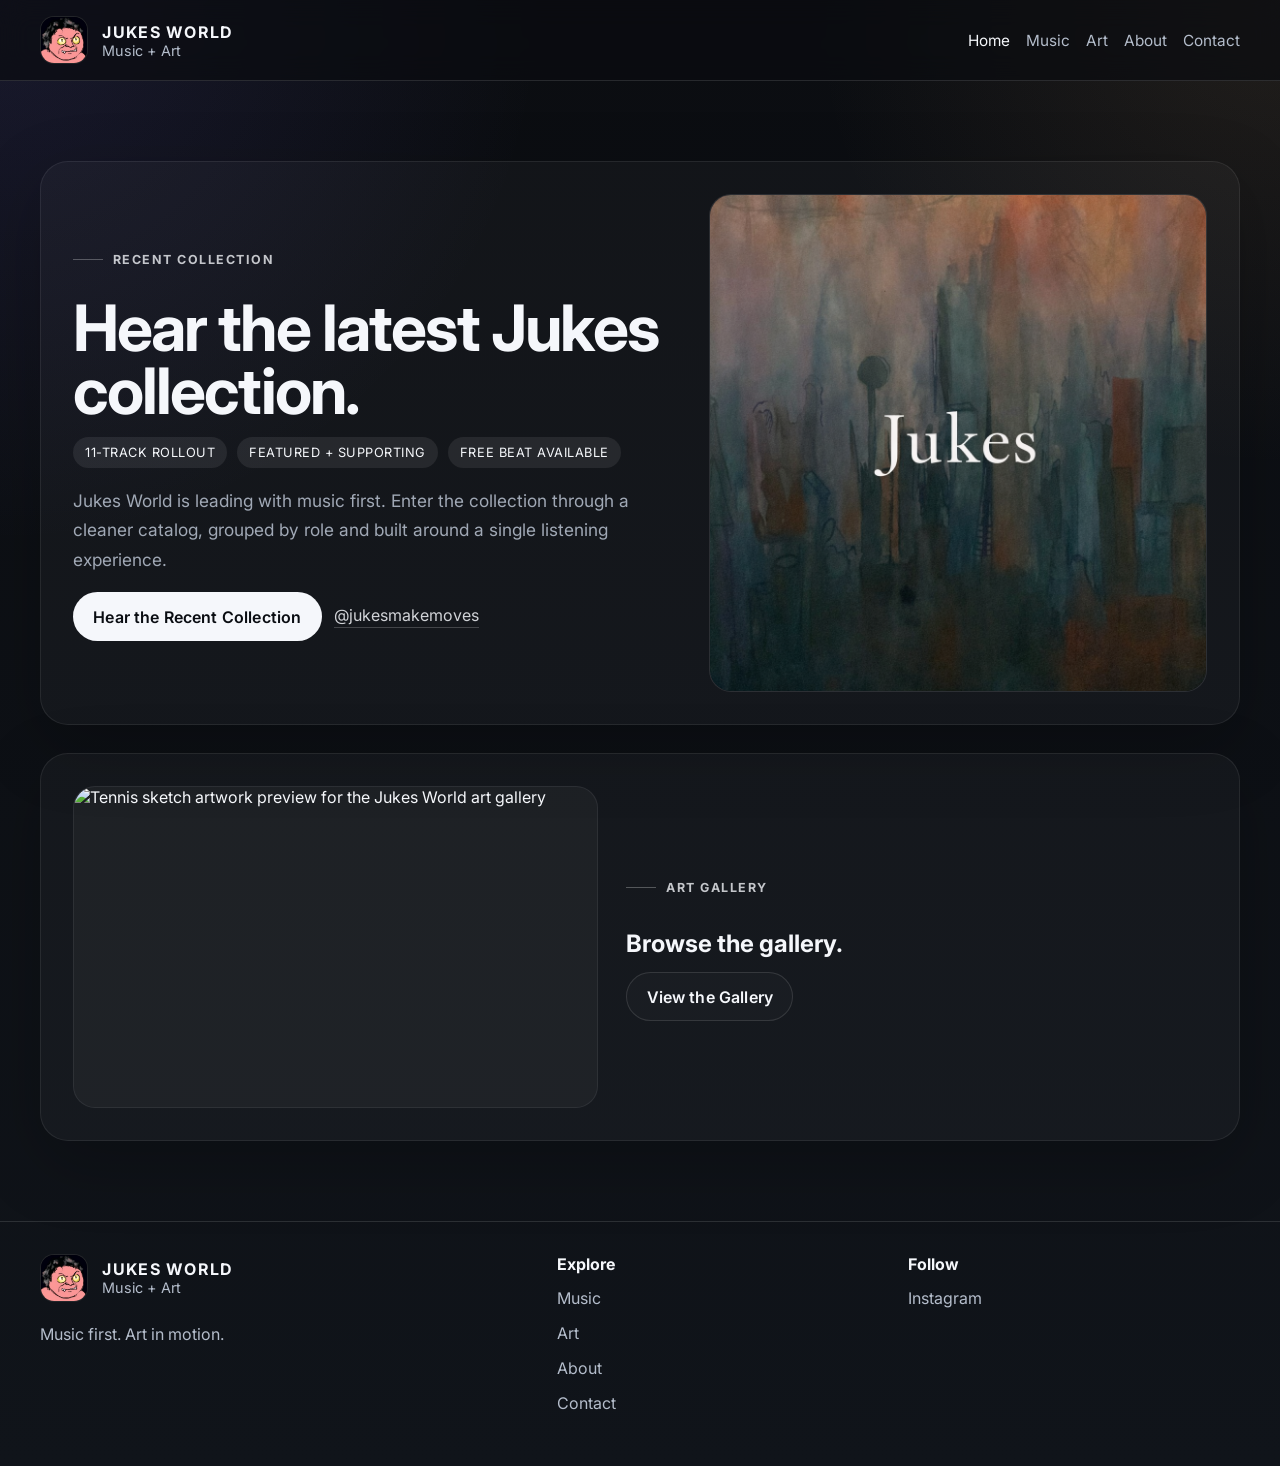
==== commit 28a15c1a: "Update index.html" ====
--- a/index.html
+++ b/index.html
@@ -197,9 +197,7 @@
           <div>
             <span class="home-kicker">Art Gallery</span>
             <h2>Browse the gallery.</h2>
-            <p>
-              The art side is being kept simpler for now so the music can lead, while the gallery stays present and clean.
-            </p>
+          
 
             <div class="home-actions">
               <a class="button button-secondary" href="/art/">View the Gallery</a>
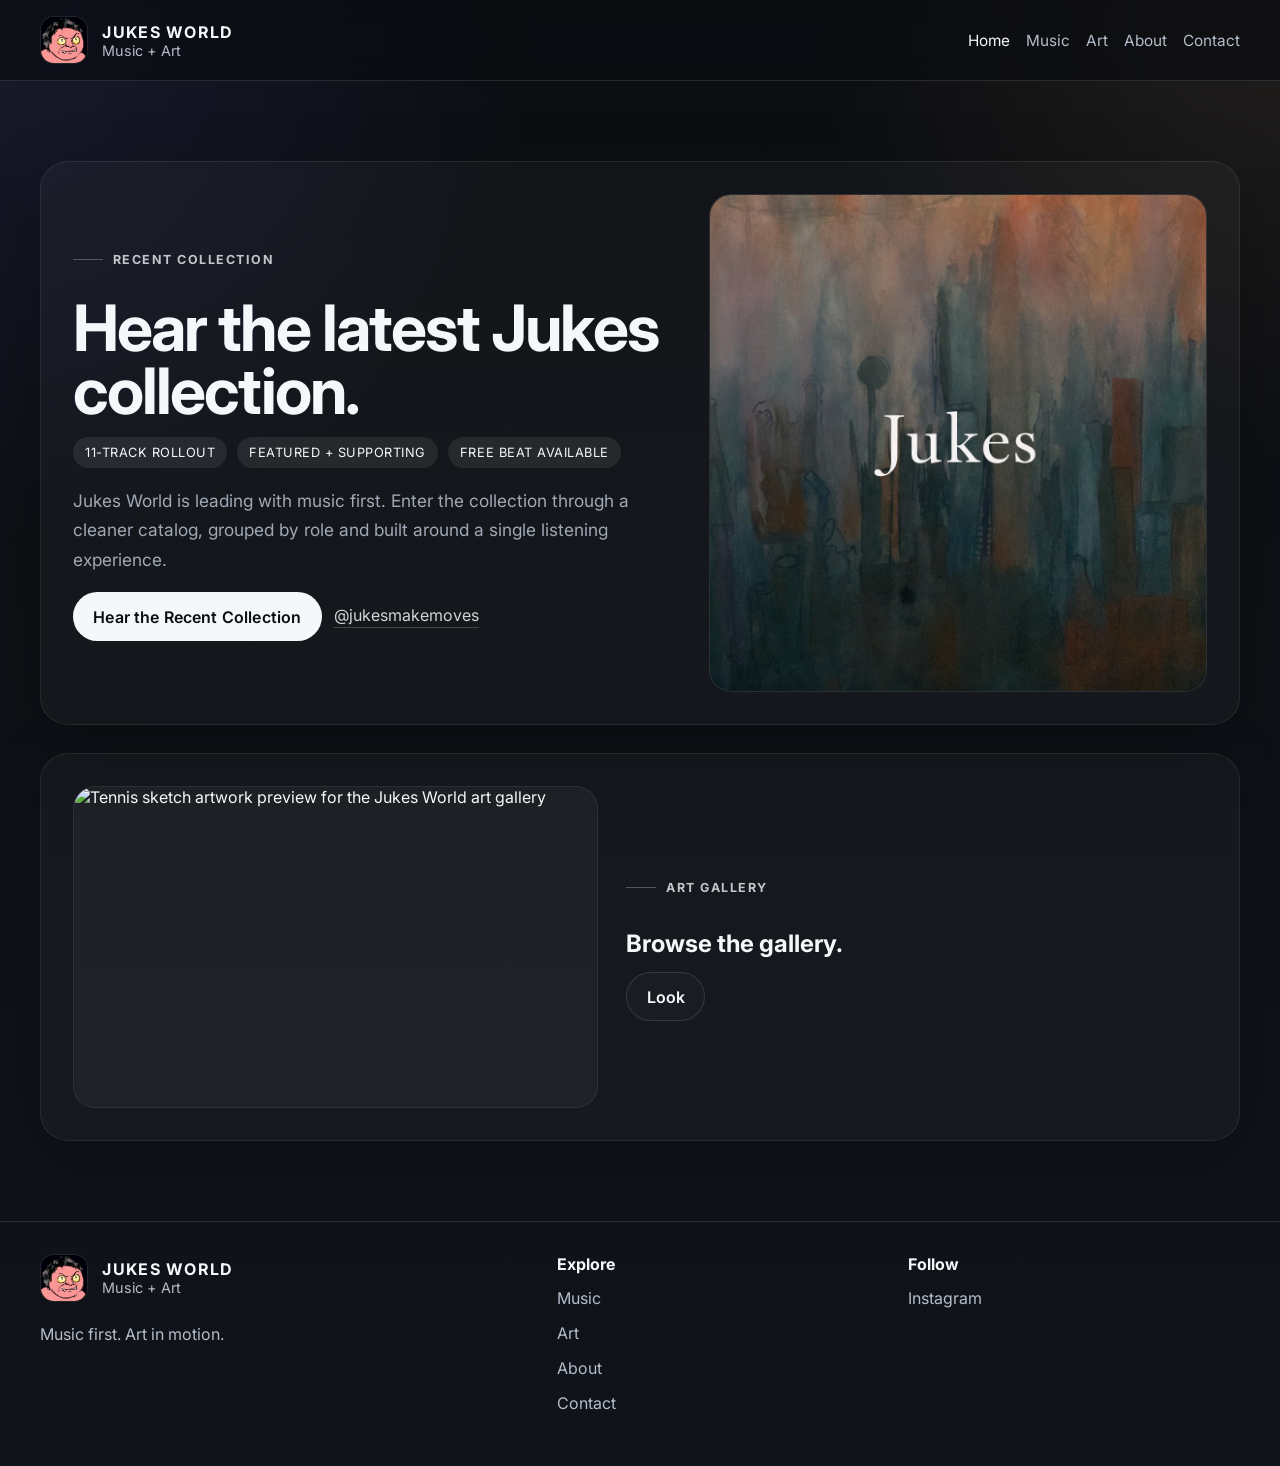
==== commit 13140c5c: "Update index.html" ====
--- a/index.html
+++ b/index.html
@@ -200,7 +200,7 @@
           
 
             <div class="home-actions">
-              <a class="button button-secondary" href="/art/">View the Gallery</a>
+              <a class="button button-secondary" href="/art/">Look</a>
             </div>
           </div>
         </article>
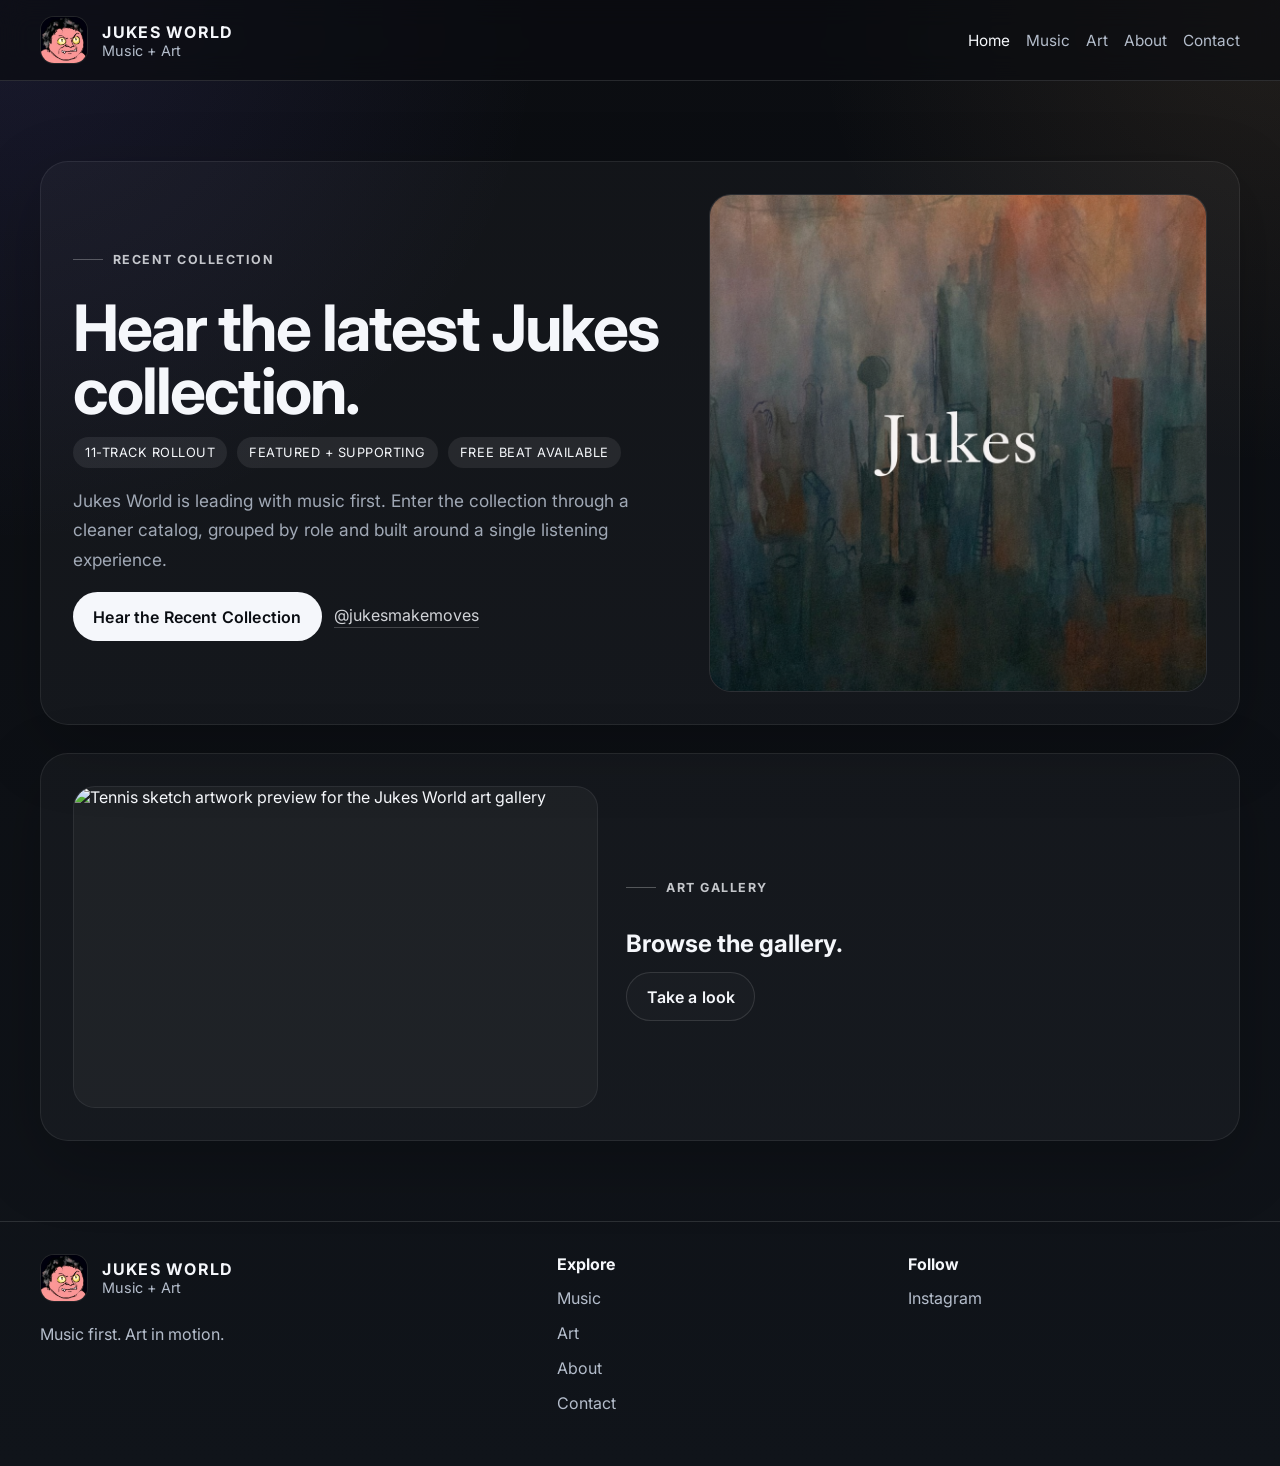
==== commit 9657271b: "Update index.html" ====
--- a/index.html
+++ b/index.html
@@ -200,7 +200,7 @@
           
 
             <div class="home-actions">
-              <a class="button button-secondary" href="/art/">Look</a>
+              <a class="button button-secondary" href="/art/">Take a look</a>
             </div>
           </div>
         </article>
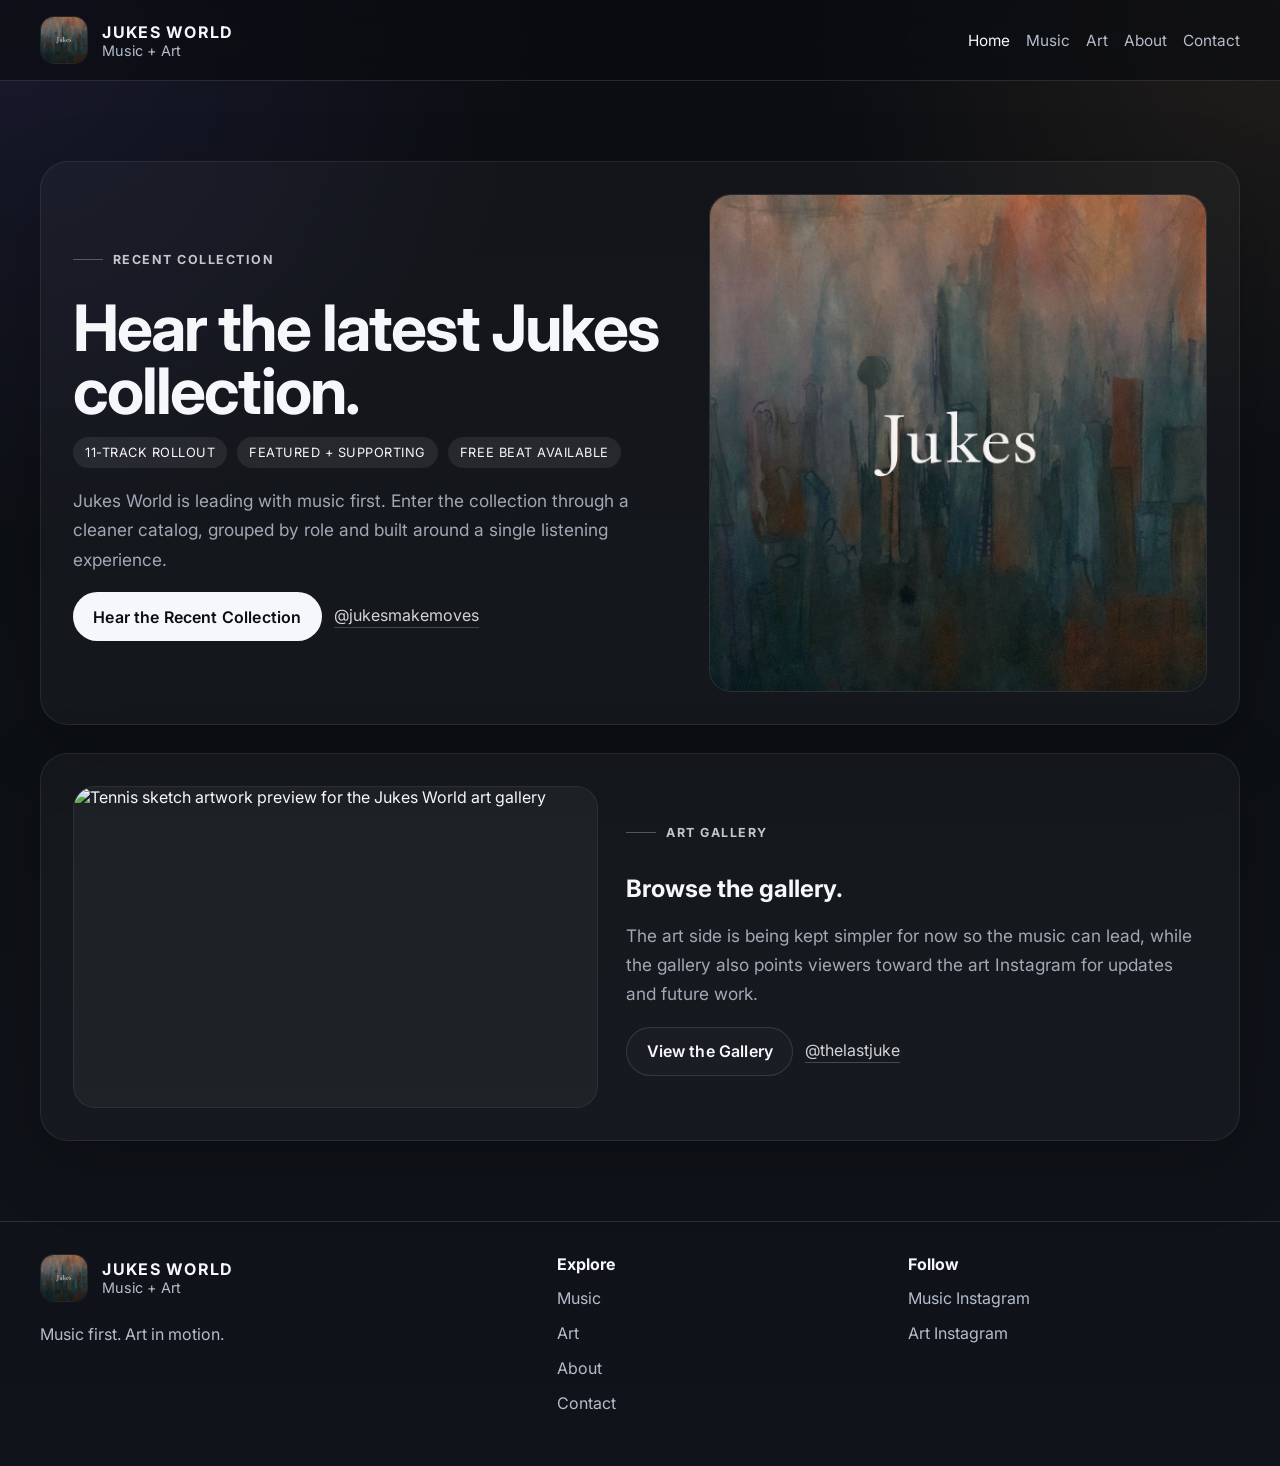
==== commit ca9d1f88: "Update index.html" ====
--- a/index.html
+++ b/index.html
@@ -133,7 +133,7 @@
     <div class="container nav-wrap">
       <a class="brand-lockup" href="/">
         <div class="brand-mark brand-mark-image">
-          <img src="/assets/images/jukesworld-logo.png" alt="Jukes World logo" />
+          <img src="/assets/images/Jukes-World-Thumbnail.png" alt="Jukes World thumbnail artwork" />
         </div>
         <div class="brand-text">
           <strong>Jukes World</strong>
@@ -197,10 +197,13 @@
           <div>
             <span class="home-kicker">Art Gallery</span>
             <h2>Browse the gallery.</h2>
-          
+            <p>
+              The art side is being kept simpler for now so the music can lead, while the gallery also points viewers toward the art Instagram for updates and future work.
+            </p>
 
             <div class="home-actions">
-              <a class="button button-secondary" href="/art/">Take a look</a>
+              <a class="button button-secondary" href="/art/">View the Gallery</a>
+              <a class="home-subtle-link" href="https://www.instagram.com/thelastjuke/" target="_blank" rel="noopener noreferrer">@thelastjuke</a>
             </div>
           </div>
         </article>
@@ -213,7 +216,7 @@
       <div>
         <div class="brand-lockup">
           <div class="brand-mark brand-mark-image">
-            <img src="/assets/images/jukesworld-logo.png" alt="Jukes World logo" />
+            <img src="/assets/images/Jukes-World-Thumbnail.png" alt="Jukes World thumbnail artwork" />
           </div>
           <div class="brand-text">
             <strong>Jukes World</strong>
@@ -236,23 +239,13 @@
       <div>
         <h4>Follow</h4>
         <div class="footer-links">
-          <a href="https://www.instagram.com/jukesmakemoves/" target="_blank" rel="noopener noreferrer">Instagram</a>
+          <a href="https://www.instagram.com/jukesmakemoves/" target="_blank" rel="noopener noreferrer">Music Instagram</a>
+          <a href="https://www.instagram.com/thelastjuke/" target="_blank" rel="noopener noreferrer">Art Instagram</a>
         </div>
       </div>
     </div>
   </footer>
 
-  <script>
-    const menuToggle = document.querySelector("[data-menu-toggle]");
-    const nav = document.querySelector("[data-nav]");
-
-    if (menuToggle && nav) {
-      menuToggle.addEventListener("click", () => {
-        const expanded = menuToggle.getAttribute("aria-expanded") === "true";
-        menuToggle.setAttribute("aria-expanded", String(!expanded));
-        nav.classList.toggle("open");
-      });
-    }
-  </script>
+  <script src="/script.js"></script>
 </body>
 </html>
